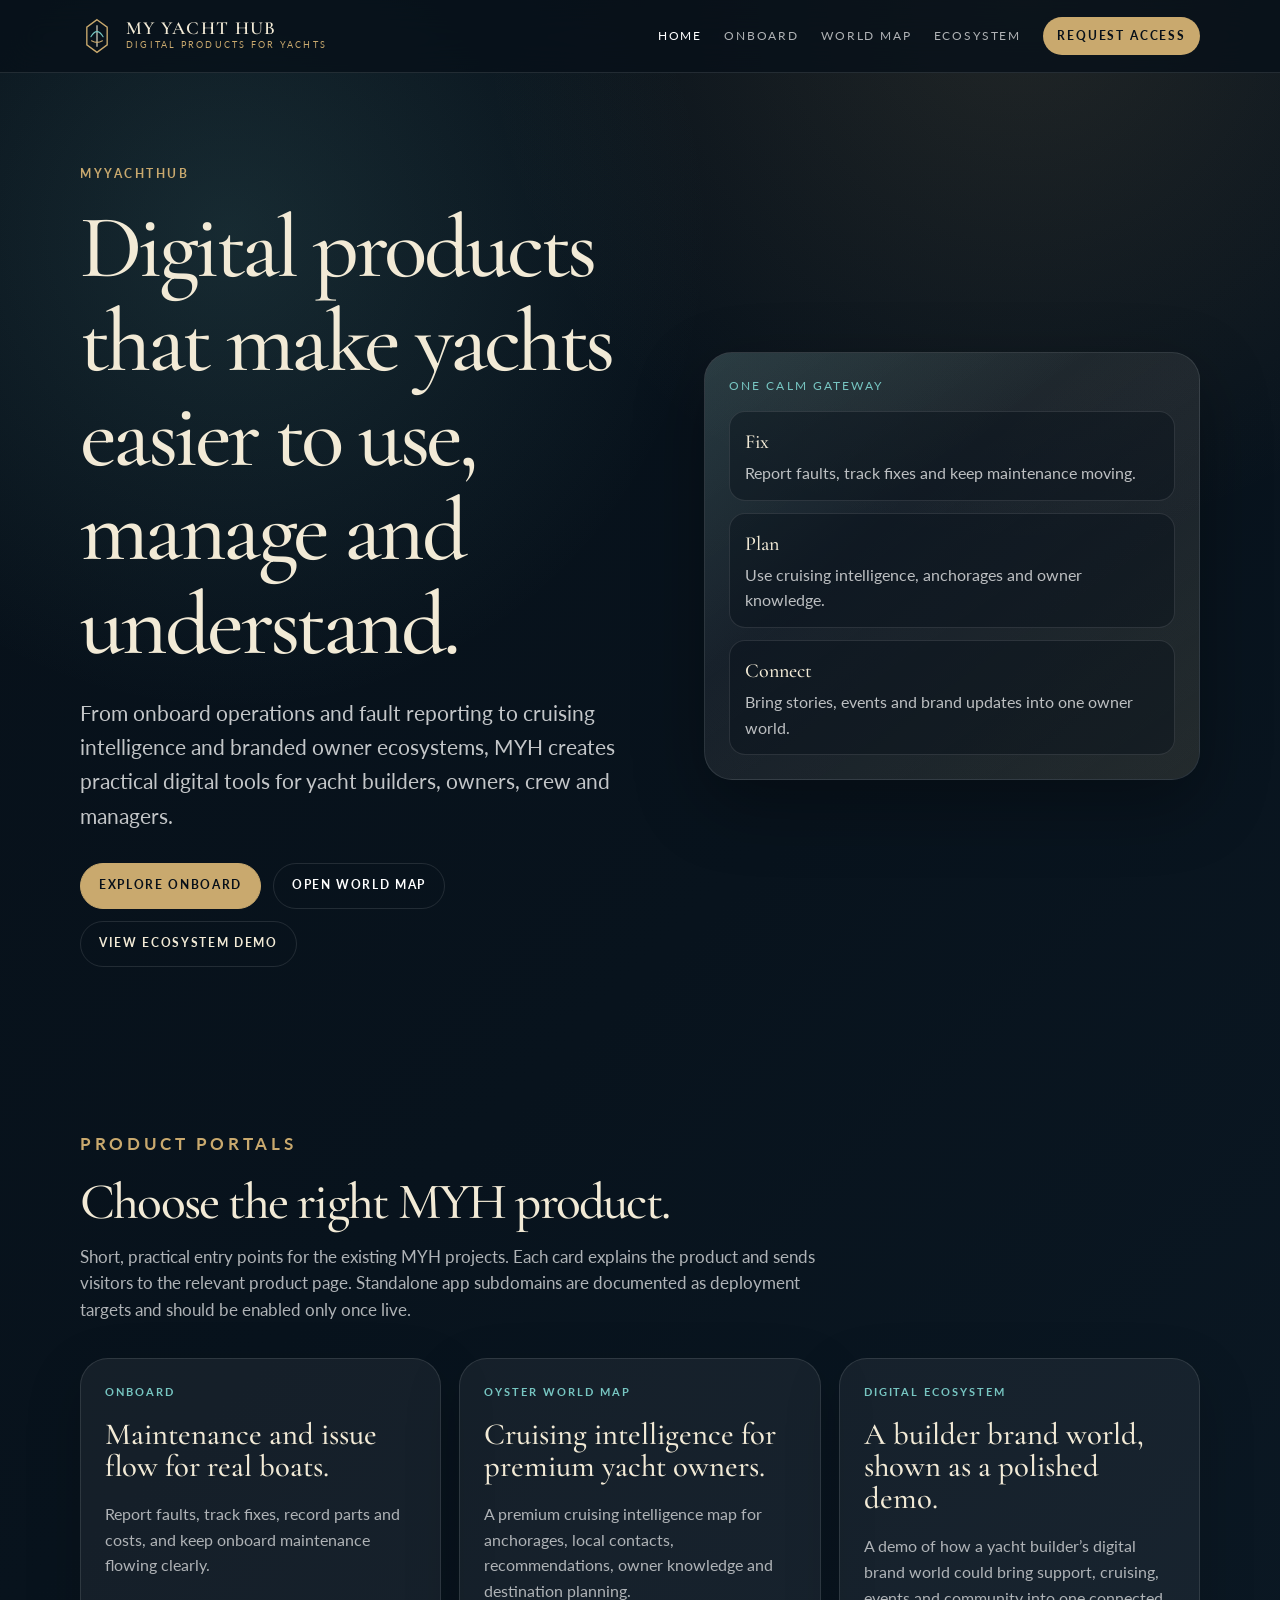
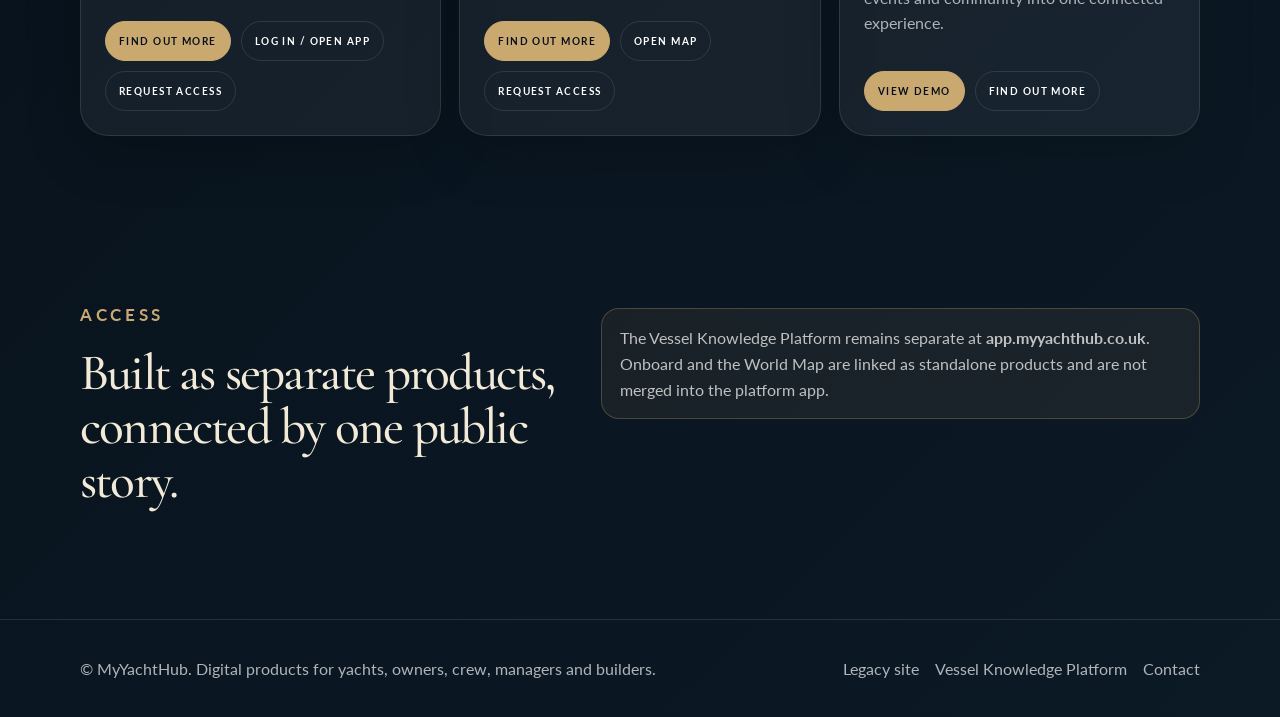
==== index.html @ 70d74034 "Preserve legacy homepage and add MYH gateway" ====
<!doctype html>
<html lang="en">
<head>
  <meta charset="utf-8" />
  <meta name="viewport" content="width=device-width, initial-scale=1.0" />
  <title>MyYachtHub — Digital Products for Yachts</title>
  <meta name="description" content="MyYachtHub builds digital products that make yachts easier to use, manage and understand." />
  <meta property="og:type" content="website" />
  <meta property="og:url" content="https://www.myyachthub.co.uk/" />
  <meta property="og:title" content="MyYachtHub — Digital Products for Yachts" />
  <meta property="og:description" content="A calm public gateway to Onboard, Oyster World Map and the MYH digital ecosystem demo." />
  <meta name="twitter:card" content="summary_large_image" />
  <link rel="preconnect" href="https://fonts.googleapis.com" />
  <link rel="preconnect" href="https://fonts.gstatic.com" crossorigin />
  <link href="https://fonts.googleapis.com/css2?family=Cormorant+Garamond:wght@400;500;600&family=Lato:wght@300;400;700&display=swap" rel="stylesheet" />
  <link rel="stylesheet" href="/assets/gateway.css" />
</head>
<body>
<a class="skip-link" href="#main">Skip to content</a>
<header class="site-header">
  <div class="container nav">
    <a class="brand" href="/" aria-label="MyYachtHub home">
      <svg class="brand-mark" viewBox="0 0 48 56" fill="none" aria-hidden="true" xmlns="http://www.w3.org/2000/svg"><path d="M24 4L39 15V41L24 52L9 41V15L24 4Z" stroke="#c9a96e" stroke-width="2"/><path d="M24 12V44" stroke="#f2ead6" stroke-width="1.6"/><path d="M15 29C18 24 21 21.5 24 21.5C27 21.5 30 24 33 29" stroke="#77c6c2" stroke-width="1.6" stroke-linecap="round"/><path d="M16 35C21 38 27 38 32 35" stroke="#c9a96e" stroke-width="1.6" stroke-linecap="round"/></svg>
      <span class="brand-text"><span class="brand-name">MY YACHT HUB</span><span class="brand-subtitle">Digital products for yachts</span></span>
    </a>
    <nav class="nav-links" aria-label="Primary navigation">
      <a href="/" aria-current="page">Home</a>
      <a href="/onboard/">Onboard</a>
      <a href="/world-map/">World Map</a>
      <a href="/ecosystem/">Ecosystem</a>
      <a class="nav-cta" href="mailto:hello@myyachthub.com?subject=MYH%20access%20request">Request Access</a>
    </nav>
  </div>
</header>
<main id="main">
<section class="hero">
  <div class="container hero-grid">
    <div>
      <p class="eyebrow">MyYachtHub</p>
      <h1>Digital products that make yachts easier to use, manage and understand.</h1>
      <p class="hero-copy">From onboard operations and fault reporting to cruising intelligence and branded owner ecosystems, MYH creates practical digital tools for yacht builders, owners, crew and managers.</p>
      <div class="actions">
        <a class="button primary" href="/onboard/">Explore Onboard</a>
        <a class="button" href="/world-map/">Open World Map</a>
        <a class="button ghost" href="/ecosystem/">View Ecosystem Demo</a>
      </div>
    </div>
    <aside class="gateway-panel" aria-label="MYH gateway overview">
      <div class="panel-inner">
        <span class="panel-kicker">One calm gateway</span>
        <ul class="panel-list">
          <li><strong>Fix</strong>Report faults, track fixes and keep maintenance moving.</li>
          <li><strong>Plan</strong>Use cruising intelligence, anchorages and owner knowledge.</li>
          <li><strong>Connect</strong>Bring stories, events and brand updates into one owner world.</li>
        </ul>
      </div>
    </aside>
  </div>
</section>
<section class="section" aria-labelledby="products-title">
  <div class="container">
    <div class="section-head">
      <p class="eyebrow">Product portals</p>
      <h2 id="products-title">Choose the right MYH product.</h2>
      <p>Short, practical entry points for the existing MYH projects. Each card explains the product and sends visitors to the relevant product page. Standalone app subdomains are documented as deployment targets and should be enabled only once live.</p>
    </div>
    <div class="card-grid">
      <article class="card">
        <span class="tag">Onboard</span>
        <h3>Maintenance and issue flow for real boats.</h3>
        <p>Report faults, track fixes, record parts and costs, and keep onboard maintenance flowing clearly.</p>
        <div class="card-actions">
          <a class="button primary" href="/onboard/">Find out more</a>
          <a class="button" href="/onboard/#app-access">Log in / Open app</a>
          <a class="button" href="mailto:hello@myyachthub.com?subject=Onboard%20access%20request">Request access</a>
        </div>
      </article>
      <article class="card">
        <span class="tag">Oyster World Map</span>
        <h3>Cruising intelligence for premium yacht owners.</h3>
        <p>A premium cruising intelligence map for anchorages, local contacts, recommendations, owner knowledge and destination planning.</p>
        <div class="card-actions">
          <a class="button primary" href="/world-map/">Find out more</a>
          <a class="button" href="/world-map/#map-access">Open map</a>
          <a class="button" href="mailto:hello@myyachthub.com?subject=World%20Map%20access%20request">Request access</a>
        </div>
      </article>
      <article class="card">
        <span class="tag">Digital Ecosystem</span>
        <h3>A builder brand world, shown as a polished demo.</h3>
        <p>A demo of how a yacht builder’s digital brand world could bring support, cruising, events and community into one connected experience.</p>
        <div class="card-actions">
          <a class="button primary" href="/ecosystem/">View demo</a>
          <a class="button" href="/ecosystem/#connect">Find out more</a>
        </div>
      </article>
    </div>
  </div>
</section>
<section class="section" id="request-access">
  <div class="container split">
    <div class="section-head">
      <p class="eyebrow">Access</p>
      <h2>Built as separate products, connected by one public story.</h2>
    </div>
    <div class="notice">The Vessel Knowledge Platform remains separate at <strong>app.myyachthub.co.uk</strong>. Onboard and the World Map are linked as standalone products and are not merged into the platform app.</div>
  </div>
</section>
</main>
<footer class="footer">
  <div class="container footer-grid">
    <p>© MyYachtHub. Digital products for yachts, owners, crew, managers and builders.</p>
    <div class="footer-links">
      <a href="/legacy/">Legacy site</a>
      <a href="https://app.myyachthub.co.uk">Vessel Knowledge Platform</a>
      <a href="mailto:hello@myyachthub.com">Contact</a>
    </div>
  </div>
</footer>
</body>
</html>
---- assets/gateway.css ----
*, *::before, *::after { box-sizing: border-box; }
:root {
  --navy: #071019;
  --navy-2: #0b1722;
  --navy-3: #102333;
  --cream: #f2ead6;
  --white: #ffffff;
  --muted: rgba(255,255,255,0.68);
  --soft: rgba(255,255,255,0.48);
  --line: rgba(255,255,255,0.11);
  --gold: #c9a96e;
  --gold-2: #e0c487;
  --teal: #77c6c2;
  --shadow: 0 24px 70px rgba(0,0,0,0.32);
  --radius-lg: 28px;
  --radius-md: 18px;
}
html { scroll-behavior: smooth; }
body {
  margin: 0;
  min-height: 100vh;
  background:
    radial-gradient(circle at 18% 10%, rgba(119,198,194,0.14), transparent 30rem),
    radial-gradient(circle at 80% 0%, rgba(201,169,110,0.13), transparent 34rem),
    linear-gradient(135deg, var(--navy) 0%, #08131d 45%, #0c1a26 100%);
  color: var(--white);
  font-family: Lato, Inter, ui-sans-serif, system-ui, -apple-system, BlinkMacSystemFont, "Segoe UI", sans-serif;
  line-height: 1.6;
}
a { color: inherit; }
.container { width: min(1120px, calc(100% - 40px)); margin: 0 auto; }
.skip-link { position: absolute; left: -999px; top: 12px; background: var(--gold); color: #08131d; padding: 10px 14px; z-index: 999; }
.skip-link:focus { left: 12px; }
.site-header {
  position: sticky;
  top: 0;
  z-index: 40;
  backdrop-filter: blur(18px);
  background: rgba(7,16,25,0.78);
  border-bottom: 1px solid var(--line);
}
.nav { min-height: 72px; display: flex; align-items: center; justify-content: space-between; gap: 24px; }
.brand { display: inline-flex; align-items: center; gap: 12px; text-decoration: none; }
.brand-mark { width: 34px; height: 38px; flex: 0 0 auto; }
.brand-text { display: grid; gap: 1px; }
.brand-name { font-family: "Cormorant Garamond", Georgia, serif; color: var(--cream); font-size: 1.16rem; letter-spacing: 0.07em; font-weight: 600; line-height: 1; }
.brand-subtitle { color: var(--gold); font-size: 0.58rem; letter-spacing: 0.24em; text-transform: uppercase; }
.nav-links { display: flex; align-items: center; gap: 22px; }
.nav-links a { color: var(--muted); text-decoration: none; font-size: 0.72rem; letter-spacing: 0.16em; text-transform: uppercase; transition: color 160ms ease; }
.nav-links a:hover, .nav-links a[aria-current="page"] { color: var(--white); }
.nav-links .nav-cta { color: #071019; background: var(--gold); padding: 10px 14px; border-radius: 999px; font-weight: 700; }
.nav-links .nav-cta:hover { color: #071019; background: var(--gold-2); }
.hero { padding: 92px 0 74px; }
.hero-grid { display: grid; grid-template-columns: minmax(0, 1.08fr) minmax(320px, 0.92fr); gap: 42px; align-items: center; }
.eyebrow { color: var(--gold); text-transform: uppercase; letter-spacing: 0.22em; font-size: 0.72rem; font-weight: 700; margin: 0 0 18px; }
h1, h2, h3 { font-family: "Cormorant Garamond", Georgia, serif; color: var(--cream); line-height: 1.05; margin: 0; font-weight: 500; }
h1 { font-size: clamp(3rem, 7vw, 6.4rem); letter-spacing: -0.04em; max-width: 920px; }
h2 { font-size: clamp(2.1rem, 4vw, 4.2rem); letter-spacing: -0.035em; }
h3 { font-size: clamp(1.45rem, 2.4vw, 2.25rem); }
p { color: var(--muted); margin: 0; }
.hero-copy { max-width: 680px; color: rgba(255,255,255,0.76); font-size: clamp(1.05rem, 1.7vw, 1.34rem); margin: 24px 0 0; }
.hero-support { color: var(--soft); max-width: 760px; margin-top: 16px; font-size: 1rem; }
.actions { display: flex; flex-wrap: wrap; gap: 12px; margin-top: 30px; }
.button { display: inline-flex; align-items: center; justify-content: center; gap: 8px; min-height: 46px; padding: 0 18px; border-radius: 999px; border: 1px solid var(--line); text-decoration: none; color: var(--white); font-size: 0.74rem; letter-spacing: 0.14em; text-transform: uppercase; font-weight: 700; transition: transform 160ms ease, border-color 160ms ease, background 160ms ease; }
.button:hover { transform: translateY(-1px); border-color: rgba(255,255,255,0.25); background: rgba(255,255,255,0.05); }
.button.primary { background: var(--gold); border-color: var(--gold); color: #071019; }
.button.primary:hover { background: var(--gold-2); }
.button.ghost { color: var(--cream); }
.gateway-panel { position: relative; border: 1px solid var(--line); border-radius: var(--radius-lg); padding: 24px; background: linear-gradient(145deg, rgba(255,255,255,0.085), rgba(255,255,255,0.035)); box-shadow: var(--shadow); overflow: hidden; }
.gateway-panel::before { content: ""; position: absolute; inset: 0; background: linear-gradient(140deg, rgba(119,198,194,0.13), transparent 38%, rgba(201,169,110,0.10)); pointer-events: none; }
.panel-inner { position: relative; display: grid; gap: 16px; }
.panel-kicker { color: var(--teal); font-size: 0.72rem; letter-spacing: 0.18em; text-transform: uppercase; }
.panel-list { list-style: none; display: grid; gap: 12px; padding: 0; margin: 0; }
.panel-list li { border: 1px solid var(--line); border-radius: 16px; padding: 14px 15px; background: rgba(7,16,25,0.45); color: rgba(255,255,255,0.72); }
.panel-list strong { display: block; color: var(--cream); font-family: "Cormorant Garamond", Georgia, serif; font-size: 1.25rem; font-weight: 500; margin-bottom: 2px; }
.section { padding: 76px 0; }
.section-head { max-width: 760px; margin-bottom: 34px; }
.section-head p { margin-top: 14px; font-size: 1.05rem; }
.card-grid { display: grid; grid-template-columns: repeat(3, minmax(0, 1fr)); gap: 18px; }
.card { min-height: 100%; border: 1px solid var(--line); border-radius: var(--radius-lg); padding: 24px; background: rgba(255,255,255,0.055); box-shadow: 0 18px 55px rgba(0,0,0,0.18); display: flex; flex-direction: column; gap: 18px; }
.card .tag { color: var(--teal); text-transform: uppercase; letter-spacing: 0.18em; font-size: 0.68rem; font-weight: 700; }
.card p { color: rgba(255,255,255,0.66); }
.card-actions { display: flex; flex-wrap: wrap; gap: 10px; margin-top: auto; }
.card-actions .button { min-height: 40px; padding: 0 13px; font-size: 0.64rem; }
.product-hero { padding: 84px 0 54px; }
.product-hero .container { max-width: 960px; }
.product-summary { margin-top: 22px; font-size: 1.2rem; max-width: 800px; }
.info-strip { display: grid; grid-template-columns: repeat(3, 1fr); gap: 14px; margin-top: 34px; }
.info-item { border: 1px solid var(--line); border-radius: var(--radius-md); background: rgba(255,255,255,0.05); padding: 18px; }
.info-item strong { color: var(--cream); display: block; margin-bottom: 6px; }
.split { display: grid; grid-template-columns: 0.9fr 1.1fr; gap: 30px; align-items: start; }
.feature-list { display: grid; gap: 12px; }
.feature { border-left: 2px solid var(--gold); padding: 7px 0 7px 16px; }
.feature strong { color: var(--cream); }
.ecosystem-grid { display: grid; grid-template-columns: repeat(3, 1fr); gap: 18px; }
.ecosystem-card { border: 1px solid var(--line); border-radius: var(--radius-lg); padding: 26px; background: linear-gradient(180deg, rgba(255,255,255,0.07), rgba(255,255,255,0.035)); min-height: 310px; display: flex; flex-direction: column; gap: 16px; }
.ecosystem-card .number { color: var(--gold); font-size: 0.72rem; letter-spacing: 0.2em; text-transform: uppercase; }
.coming-soon { display: inline-flex; align-self: flex-start; margin-top: auto; border: 1px solid rgba(119,198,194,0.35); color: var(--teal); border-radius: 999px; padding: 8px 11px; font-size: 0.68rem; letter-spacing: 0.12em; text-transform: uppercase; }
.footer { border-top: 1px solid var(--line); padding: 36px 0; color: var(--soft); }
.footer-grid { display: flex; flex-wrap: wrap; align-items: center; justify-content: space-between; gap: 16px; }
.footer-links { display: flex; flex-wrap: wrap; gap: 16px; }
.footer-links a { color: var(--muted); text-decoration: none; }
.footer-links a:hover { color: var(--white); }
.notice { border: 1px solid rgba(201,169,110,0.28); border-radius: var(--radius-md); background: rgba(201,169,110,0.08); padding: 16px 18px; color: rgba(255,255,255,0.72); margin-top: 20px; }
@media (max-width: 900px) {
  .nav { align-items: flex-start; padding: 16px 0; flex-direction: column; }
  .nav-links { width: 100%; overflow-x: auto; padding-bottom: 4px; gap: 16px; }
  .hero-grid, .split { grid-template-columns: 1fr; }
  .card-grid, .ecosystem-grid, .info-strip { grid-template-columns: 1fr; }
  .hero { padding-top: 58px; }
}
@media (max-width: 560px) {
  .container { width: min(100% - 28px, 1120px); }
  .nav-links a { font-size: 0.66rem; }
  .brand-name { font-size: 1rem; }
  h1 { font-size: clamp(2.55rem, 14vw, 4rem); }
  .section, .product-hero { padding: 54px 0; }
  .card, .gateway-panel, .ecosystem-card { border-radius: 20px; padding: 20px; }
}

.domain-note {
  margin-top: 1rem;
  color: var(--muted);
  font-size: 0.95rem;
  line-height: 1.6;
}

.domain-note strong {
  color: var(--cream);
  font-weight: 700;
}
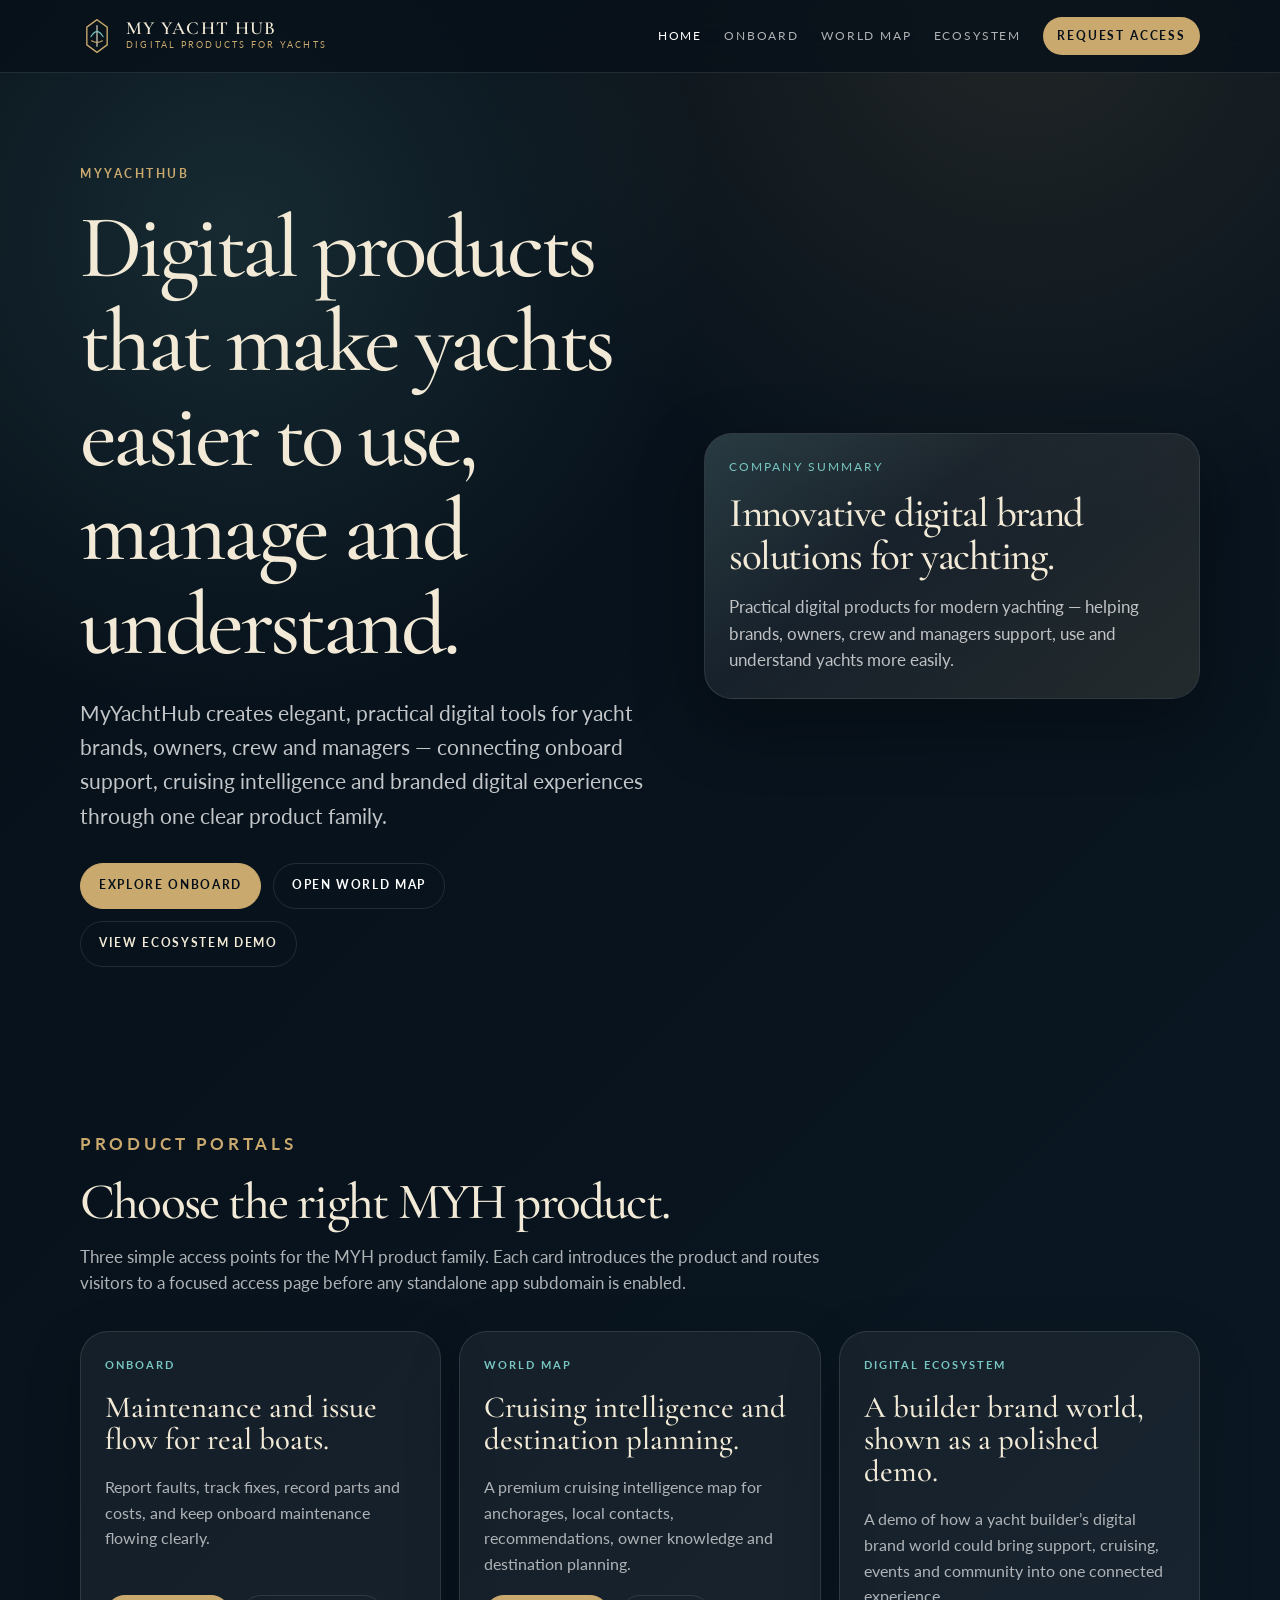
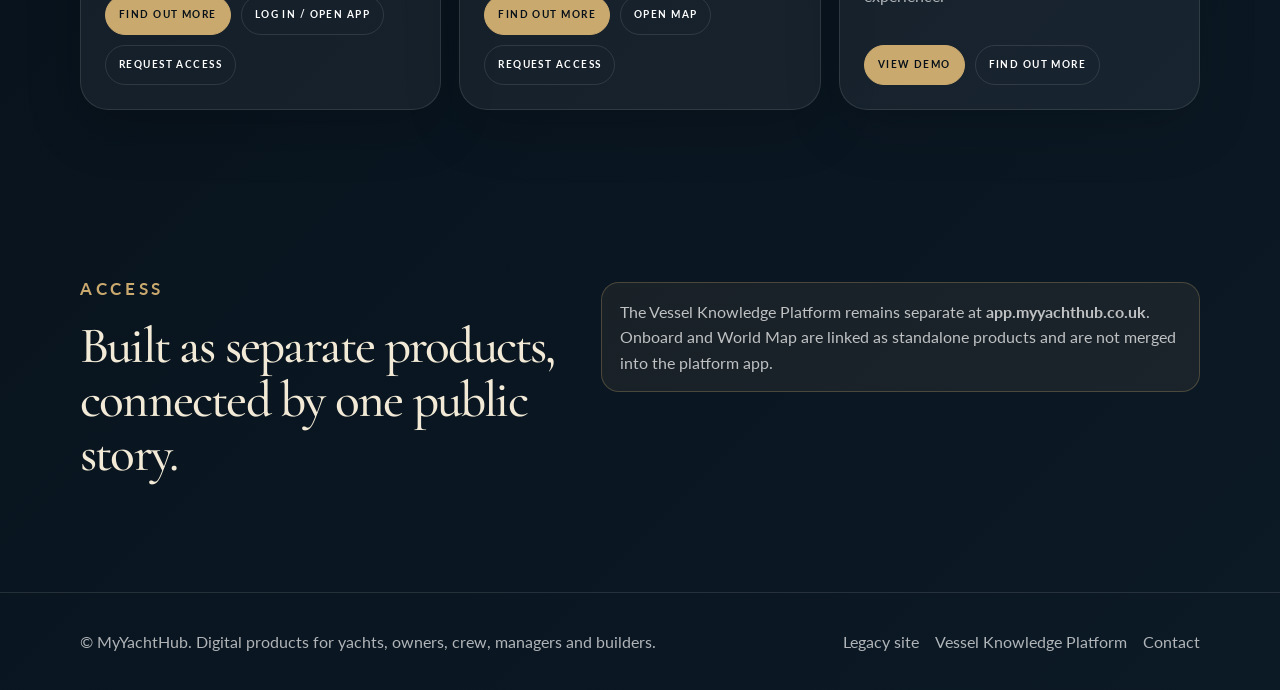
==== commit f7c50cca: "Refine gateway copy and remove public brand references" ====
--- a/index.html
+++ b/index.html
@@ -4,11 +4,11 @@
   <meta charset="utf-8" />
   <meta name="viewport" content="width=device-width, initial-scale=1.0" />
   <title>MyYachtHub — Digital Products for Yachts</title>
-  <meta name="description" content="MyYachtHub builds digital products that make yachts easier to use, manage and understand." />
+  <meta name="description" content="MyYachtHub creates elegant, practical digital tools for yacht brands, owners, crew and managers." />
   <meta property="og:type" content="website" />
   <meta property="og:url" content="https://www.myyachthub.co.uk/" />
   <meta property="og:title" content="MyYachtHub — Digital Products for Yachts" />
-  <meta property="og:description" content="A calm public gateway to Onboard, Oyster World Map and the MYH digital ecosystem demo." />
+  <meta property="og:description" content="A calm public gateway to Onboard, World Map and the MYH digital ecosystem demo." />
   <meta name="twitter:card" content="summary_large_image" />
   <link rel="preconnect" href="https://fonts.googleapis.com" />
   <link rel="preconnect" href="https://fonts.gstatic.com" crossorigin />
@@ -38,21 +38,18 @@
     <div>
       <p class="eyebrow">MyYachtHub</p>
       <h1>Digital products that make yachts easier to use, manage and understand.</h1>
-      <p class="hero-copy">From onboard operations and fault reporting to cruising intelligence and branded owner ecosystems, MYH creates practical digital tools for yacht builders, owners, crew and managers.</p>
+      <p class="hero-copy">MyYachtHub creates elegant, practical digital tools for yacht brands, owners, crew and managers — connecting onboard support, cruising intelligence and branded digital experiences through one clear product family.</p>
       <div class="actions">
         <a class="button primary" href="/onboard/">Explore Onboard</a>
         <a class="button" href="/world-map/">Open World Map</a>
         <a class="button ghost" href="/ecosystem/">View Ecosystem Demo</a>
       </div>
     </div>
-    <aside class="gateway-panel" aria-label="MYH gateway overview">
+    <aside class="gateway-panel" aria-label="MYH company summary">
       <div class="panel-inner">
-        <span class="panel-kicker">One calm gateway</span>
-        <ul class="panel-list">
-          <li><strong>Fix</strong>Report faults, track fixes and keep maintenance moving.</li>
-          <li><strong>Plan</strong>Use cruising intelligence, anchorages and owner knowledge.</li>
-          <li><strong>Connect</strong>Bring stories, events and brand updates into one owner world.</li>
-        </ul>
+        <span class="panel-kicker">Company summary</span>
+        <h2 class="panel-title">Innovative digital brand solutions for yachting.</h2>
+        <p class="panel-copy">Practical digital products for modern yachting — helping brands, owners, crew and managers support, use and understand yachts more easily.</p>
       </div>
     </aside>
   </div>
@@ -62,7 +59,7 @@
     <div class="section-head">
       <p class="eyebrow">Product portals</p>
       <h2 id="products-title">Choose the right MYH product.</h2>
-      <p>Short, practical entry points for the existing MYH projects. Each card explains the product and sends visitors to the relevant product page. Standalone app subdomains are documented as deployment targets and should be enabled only once live.</p>
+      <p>Three simple access points for the MYH product family. Each card introduces the product and routes visitors to a focused access page before any standalone app subdomain is enabled.</p>
     </div>
     <div class="card-grid">
       <article class="card">
@@ -76,8 +73,8 @@
         </div>
       </article>
       <article class="card">
-        <span class="tag">Oyster World Map</span>
-        <h3>Cruising intelligence for premium yacht owners.</h3>
+        <span class="tag">World Map</span>
+        <h3>Cruising intelligence and destination planning.</h3>
         <p>A premium cruising intelligence map for anchorages, local contacts, recommendations, owner knowledge and destination planning.</p>
         <div class="card-actions">
           <a class="button primary" href="/world-map/">Find out more</a>
@@ -103,7 +100,7 @@
       <p class="eyebrow">Access</p>
       <h2>Built as separate products, connected by one public story.</h2>
     </div>
-    <div class="notice">The Vessel Knowledge Platform remains separate at <strong>app.myyachthub.co.uk</strong>. Onboard and the World Map are linked as standalone products and are not merged into the platform app.</div>
+    <div class="notice">The Vessel Knowledge Platform remains separate at <strong>app.myyachthub.co.uk</strong>. Onboard and World Map are linked as standalone products and are not merged into the platform app.</div>
   </div>
 </section>
 </main>
--- a/assets/gateway.css
+++ b/assets/gateway.css
@@ -129,3 +129,14 @@
   color: var(--cream);
   font-weight: 700;
 }
+
+.panel-title {
+  font-size: clamp(2rem, 3.2vw, 3.5rem);
+  letter-spacing: -0.035em;
+}
+
+.panel-copy {
+  color: rgba(255,255,255,0.72);
+  font-size: 1.04rem;
+  max-width: 34rem;
+}
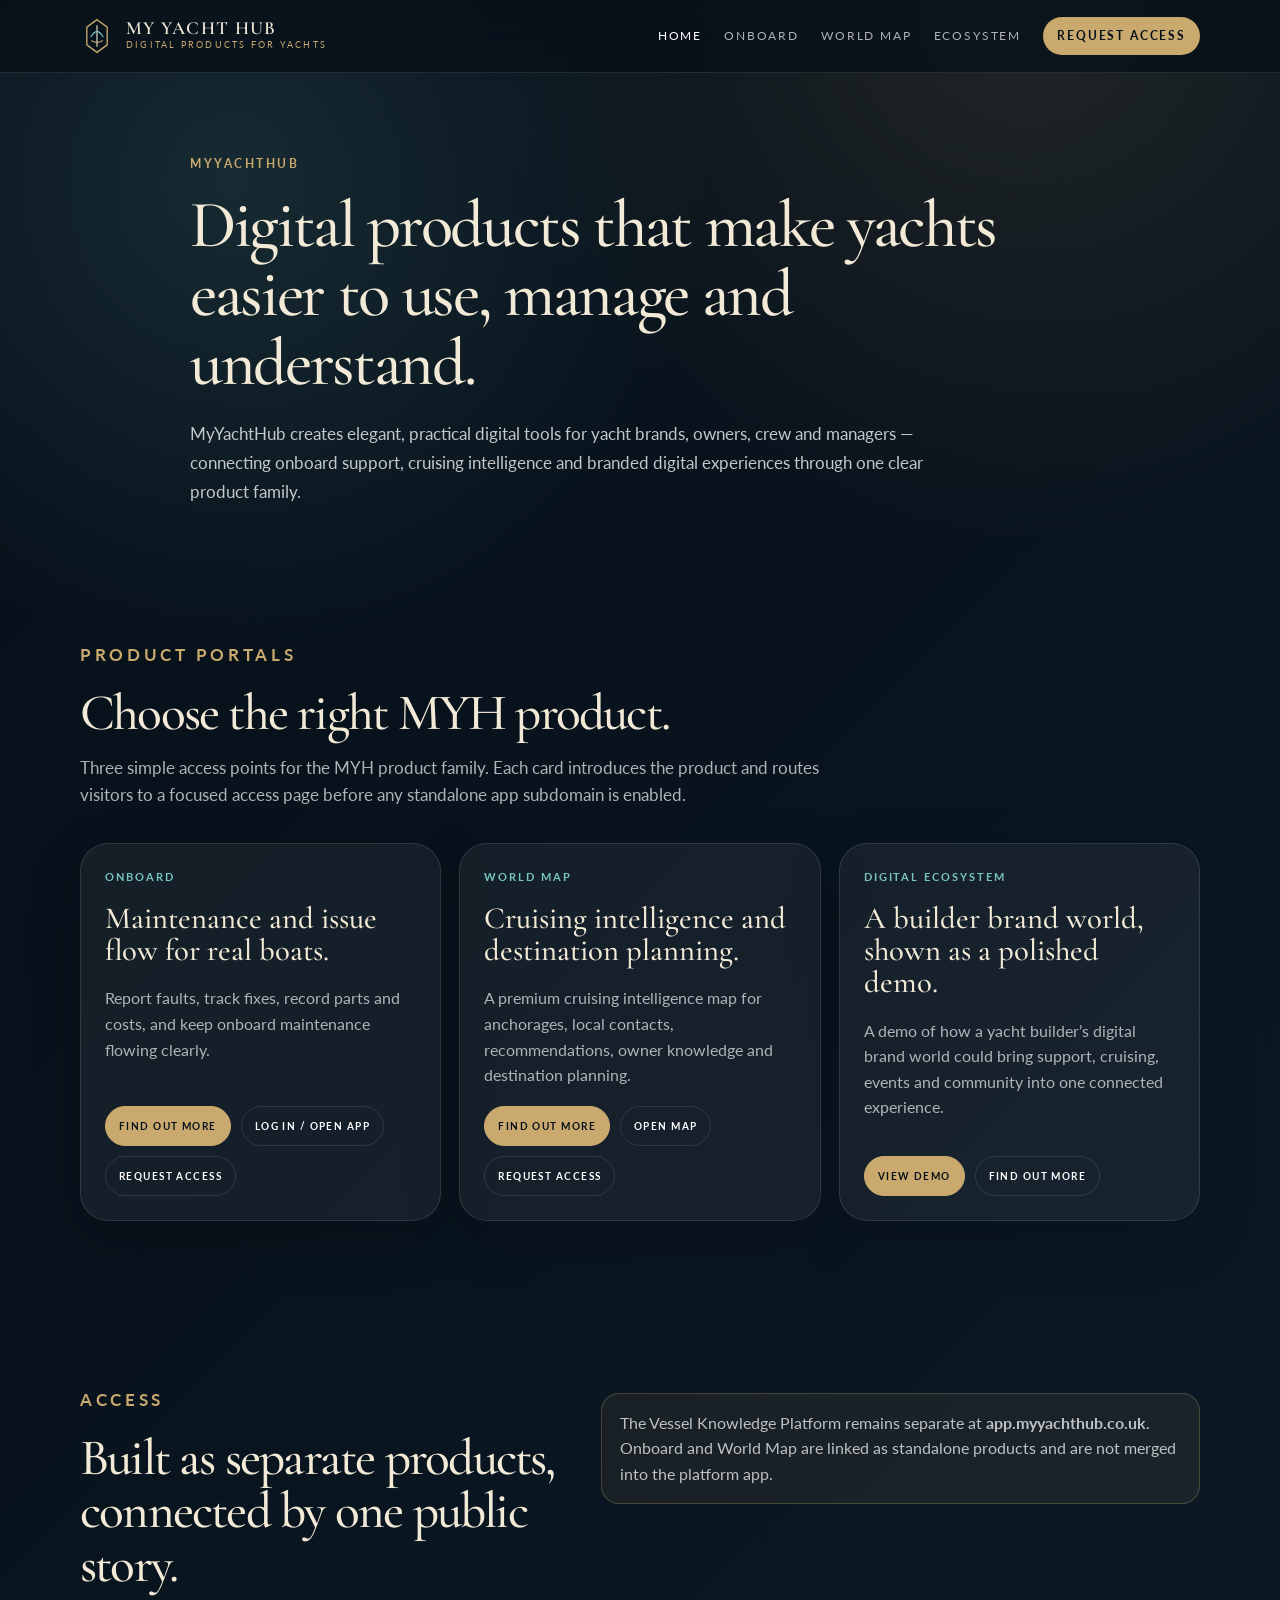
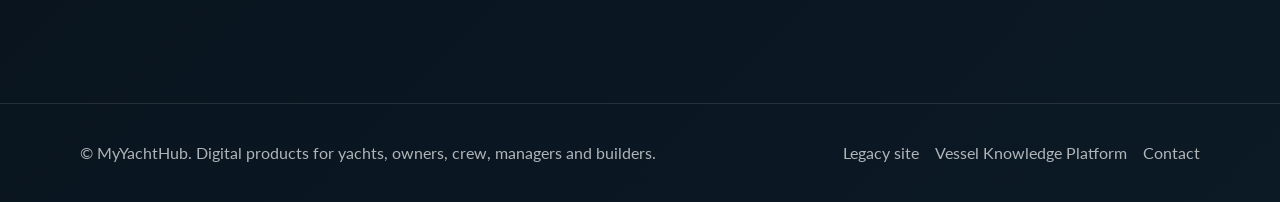
==== commit 42d26ba4: "Refine gateway hero and mobile navigation" ====
--- a/index.html
+++ b/index.html
@@ -35,23 +35,9 @@
 <main id="main">
 <section class="hero">
   <div class="container hero-grid">
-    <div>
-      <p class="eyebrow">MyYachtHub</p>
-      <h1>Digital products that make yachts easier to use, manage and understand.</h1>
-      <p class="hero-copy">MyYachtHub creates elegant, practical digital tools for yacht brands, owners, crew and managers — connecting onboard support, cruising intelligence and branded digital experiences through one clear product family.</p>
-      <div class="actions">
-        <a class="button primary" href="/onboard/">Explore Onboard</a>
-        <a class="button" href="/world-map/">Open World Map</a>
-        <a class="button ghost" href="/ecosystem/">View Ecosystem Demo</a>
-      </div>
-    </div>
-    <aside class="gateway-panel" aria-label="MYH company summary">
-      <div class="panel-inner">
-        <span class="panel-kicker">Company summary</span>
-        <h2 class="panel-title">Innovative digital brand solutions for yachting.</h2>
-        <p class="panel-copy">Practical digital products for modern yachting — helping brands, owners, crew and managers support, use and understand yachts more easily.</p>
-      </div>
-    </aside>
+    <p class="eyebrow">MyYachtHub</p>
+    <h1>Digital products that make yachts easier to use, manage and understand.</h1>
+    <p class="hero-copy">MyYachtHub creates elegant, practical digital tools for yacht brands, owners, crew and managers — connecting onboard support, cruising intelligence and branded digital experiences through one clear product family.</p>
   </div>
 </section>
 <section class="section" aria-labelledby="products-title">
--- a/assets/gateway.css
+++ b/assets/gateway.css
@@ -15,7 +15,7 @@
   --radius-lg: 28px;
   --radius-md: 18px;
 }
-html { scroll-behavior: smooth; }
+html { scroll-behavior: smooth; overflow-x: hidden; }
 body {
   margin: 0;
   min-height: 100vh;
@@ -50,15 +50,15 @@
 .nav-links a:hover, .nav-links a[aria-current="page"] { color: var(--white); }
 .nav-links .nav-cta { color: #071019; background: var(--gold); padding: 10px 14px; border-radius: 999px; font-weight: 700; }
 .nav-links .nav-cta:hover { color: #071019; background: var(--gold-2); }
-.hero { padding: 92px 0 74px; }
-.hero-grid { display: grid; grid-template-columns: minmax(0, 1.08fr) minmax(320px, 0.92fr); gap: 42px; align-items: center; }
+.hero { padding: 82px 0 46px; }
+.hero-grid { display: block; max-width: 900px; }
 .eyebrow { color: var(--gold); text-transform: uppercase; letter-spacing: 0.22em; font-size: 0.72rem; font-weight: 700; margin: 0 0 18px; }
 h1, h2, h3 { font-family: "Cormorant Garamond", Georgia, serif; color: var(--cream); line-height: 1.05; margin: 0; font-weight: 500; }
-h1 { font-size: clamp(3rem, 7vw, 6.4rem); letter-spacing: -0.04em; max-width: 920px; }
+h1 { font-size: clamp(3rem, 5.2vw, 5rem); line-height: 1.03; letter-spacing: -0.035em; max-width: 860px; }
 h2 { font-size: clamp(2.1rem, 4vw, 4.2rem); letter-spacing: -0.035em; }
 h3 { font-size: clamp(1.45rem, 2.4vw, 2.25rem); }
 p { color: var(--muted); margin: 0; }
-.hero-copy { max-width: 680px; color: rgba(255,255,255,0.76); font-size: clamp(1.05rem, 1.7vw, 1.34rem); margin: 24px 0 0; }
+.hero-copy { max-width: 780px; color: rgba(255,255,255,0.76); font-size: clamp(1.03rem, 1.35vw, 1.18rem); line-height: 1.68; margin: 22px 0 0; }
 .hero-support { color: var(--soft); max-width: 760px; margin-top: 16px; font-size: 1rem; }
 .actions { display: flex; flex-wrap: wrap; gap: 12px; margin-top: 30px; }
 .button { display: inline-flex; align-items: center; justify-content: center; gap: 8px; min-height: 46px; padding: 0 18px; border-radius: 999px; border: 1px solid var(--line); text-decoration: none; color: var(--white); font-size: 0.74rem; letter-spacing: 0.14em; text-transform: uppercase; font-weight: 700; transition: transform 160ms ease, border-color 160ms ease, background 160ms ease; }
@@ -66,13 +66,6 @@
 .button.primary { background: var(--gold); border-color: var(--gold); color: #071019; }
 .button.primary:hover { background: var(--gold-2); }
 .button.ghost { color: var(--cream); }
-.gateway-panel { position: relative; border: 1px solid var(--line); border-radius: var(--radius-lg); padding: 24px; background: linear-gradient(145deg, rgba(255,255,255,0.085), rgba(255,255,255,0.035)); box-shadow: var(--shadow); overflow: hidden; }
-.gateway-panel::before { content: ""; position: absolute; inset: 0; background: linear-gradient(140deg, rgba(119,198,194,0.13), transparent 38%, rgba(201,169,110,0.10)); pointer-events: none; }
-.panel-inner { position: relative; display: grid; gap: 16px; }
-.panel-kicker { color: var(--teal); font-size: 0.72rem; letter-spacing: 0.18em; text-transform: uppercase; }
-.panel-list { list-style: none; display: grid; gap: 12px; padding: 0; margin: 0; }
-.panel-list li { border: 1px solid var(--line); border-radius: 16px; padding: 14px 15px; background: rgba(7,16,25,0.45); color: rgba(255,255,255,0.72); }
-.panel-list strong { display: block; color: var(--cream); font-family: "Cormorant Garamond", Georgia, serif; font-size: 1.25rem; font-weight: 500; margin-bottom: 2px; }
 .section { padding: 76px 0; }
 .section-head { max-width: 760px; margin-bottom: 34px; }
 .section-head p { margin-top: 14px; font-size: 1.05rem; }
@@ -104,18 +97,22 @@
 .notice { border: 1px solid rgba(201,169,110,0.28); border-radius: var(--radius-md); background: rgba(201,169,110,0.08); padding: 16px 18px; color: rgba(255,255,255,0.72); margin-top: 20px; }
 @media (max-width: 900px) {
   .nav { align-items: flex-start; padding: 16px 0; flex-direction: column; }
-  .nav-links { width: 100%; overflow-x: auto; padding-bottom: 4px; gap: 16px; }
-  .hero-grid, .split { grid-template-columns: 1fr; }
+  .nav-links { width: 100%; flex-wrap: wrap; overflow-x: visible; padding-bottom: 0; gap: 12px 16px; }
+  .split { grid-template-columns: 1fr; }
   .card-grid, .ecosystem-grid, .info-strip { grid-template-columns: 1fr; }
-  .hero { padding-top: 58px; }
+  .hero { padding: 58px 0 34px; }
+  .hero-grid { max-width: 760px; }
 }
 @media (max-width: 560px) {
   .container { width: min(100% - 28px, 1120px); }
+  .nav-links { gap: 10px 14px; }
   .nav-links a { font-size: 0.66rem; }
+  .nav-links .nav-cta { padding: 9px 12px; }
   .brand-name { font-size: 1rem; }
-  h1 { font-size: clamp(2.55rem, 14vw, 4rem); }
+  h1 { font-size: clamp(2.25rem, 10.5vw, 3.3rem); line-height: 1.06; letter-spacing: -0.03em; }
+  .hero-copy { font-size: 1rem; line-height: 1.62; margin-top: 18px; }
   .section, .product-hero { padding: 54px 0; }
-  .card, .gateway-panel, .ecosystem-card { border-radius: 20px; padding: 20px; }
+  .card, .ecosystem-card { border-radius: 20px; padding: 20px; }
 }
 
 .domain-note {
@@ -130,13 +127,3 @@
   font-weight: 700;
 }
 
-.panel-title {
-  font-size: clamp(2rem, 3.2vw, 3.5rem);
-  letter-spacing: -0.035em;
-}
-
-.panel-copy {
-  color: rgba(255,255,255,0.72);
-  font-size: 1.04rem;
-  max-width: 34rem;
-}
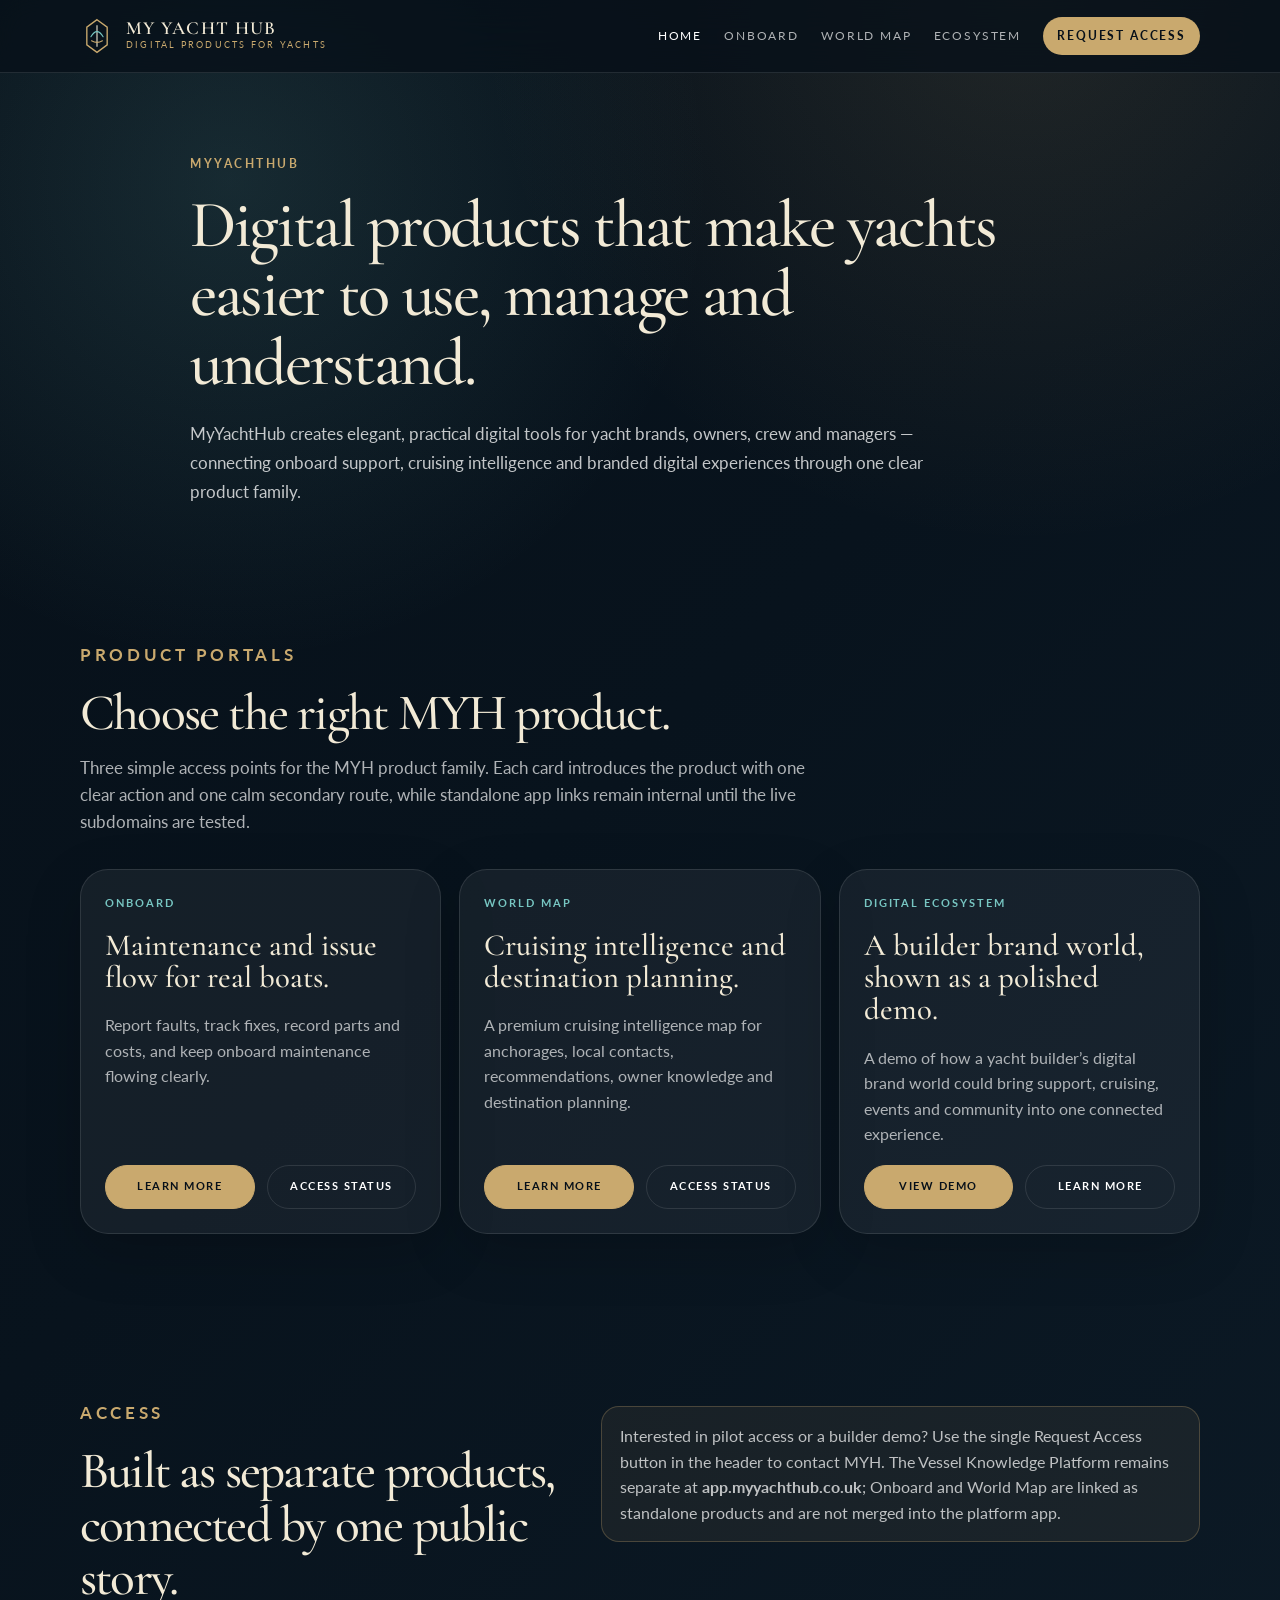
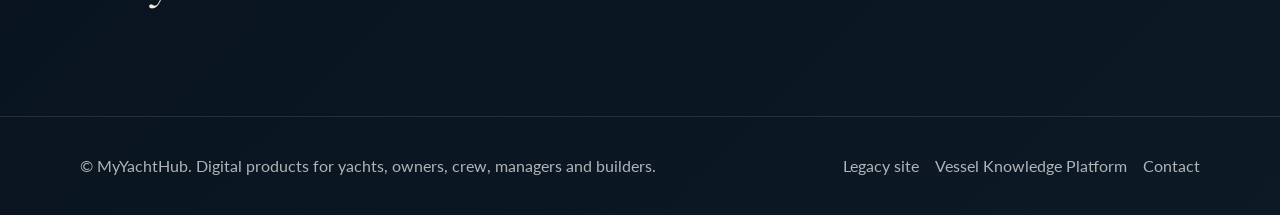
==== commit e4a6a346: "Refine gateway product CTAs" ====
--- a/index.html
+++ b/index.html
@@ -45,7 +45,7 @@
     <div class="section-head">
       <p class="eyebrow">Product portals</p>
       <h2 id="products-title">Choose the right MYH product.</h2>
-      <p>Three simple access points for the MYH product family. Each card introduces the product and routes visitors to a focused access page before any standalone app subdomain is enabled.</p>
+      <p>Three simple access points for the MYH product family. Each card introduces the product with one clear action and one calm secondary route, while standalone app links remain internal until the live subdomains are tested.</p>
     </div>
     <div class="card-grid">
       <article class="card">
@@ -53,9 +53,8 @@
         <h3>Maintenance and issue flow for real boats.</h3>
         <p>Report faults, track fixes, record parts and costs, and keep onboard maintenance flowing clearly.</p>
         <div class="card-actions">
-          <a class="button primary" href="/onboard/">Find out more</a>
-          <a class="button" href="/onboard/#app-access">Log in / Open app</a>
-          <a class="button" href="mailto:hello@myyachthub.com?subject=Onboard%20access%20request">Request access</a>
+          <a class="button primary" href="/onboard/">Learn more</a>
+          <a class="button" href="/onboard/#app-access">Access status</a>
         </div>
       </article>
       <article class="card">
@@ -63,9 +62,8 @@
         <h3>Cruising intelligence and destination planning.</h3>
         <p>A premium cruising intelligence map for anchorages, local contacts, recommendations, owner knowledge and destination planning.</p>
         <div class="card-actions">
-          <a class="button primary" href="/world-map/">Find out more</a>
-          <a class="button" href="/world-map/#map-access">Open map</a>
-          <a class="button" href="mailto:hello@myyachthub.com?subject=World%20Map%20access%20request">Request access</a>
+          <a class="button primary" href="/world-map/">Learn more</a>
+          <a class="button" href="/world-map/#map-access">Access status</a>
         </div>
       </article>
       <article class="card">
@@ -74,7 +72,7 @@
         <p>A demo of how a yacht builder’s digital brand world could bring support, cruising, events and community into one connected experience.</p>
         <div class="card-actions">
           <a class="button primary" href="/ecosystem/">View demo</a>
-          <a class="button" href="/ecosystem/#connect">Find out more</a>
+          <a class="button" href="/ecosystem/#connect">Learn more</a>
         </div>
       </article>
     </div>
@@ -86,7 +84,7 @@
       <p class="eyebrow">Access</p>
       <h2>Built as separate products, connected by one public story.</h2>
     </div>
-    <div class="notice">The Vessel Knowledge Platform remains separate at <strong>app.myyachthub.co.uk</strong>. Onboard and World Map are linked as standalone products and are not merged into the platform app.</div>
+    <div class="notice">Interested in pilot access or a builder demo? Use the single Request Access button in the header to contact MYH. The Vessel Knowledge Platform remains separate at <strong>app.myyachthub.co.uk</strong>; Onboard and World Map are linked as standalone products and are not merged into the platform app.</div>
   </div>
 </section>
 </main>
--- a/assets/gateway.css
+++ b/assets/gateway.css
@@ -66,6 +66,7 @@
 .button.primary { background: var(--gold); border-color: var(--gold); color: #071019; }
 .button.primary:hover { background: var(--gold-2); }
 .button.ghost { color: var(--cream); }
+.button.disabled { color: rgba(255,255,255,0.48); border-color: rgba(255,255,255,0.14); background: rgba(255,255,255,0.035); cursor: default; pointer-events: none; }
 .section { padding: 76px 0; }
 .section-head { max-width: 760px; margin-bottom: 34px; }
 .section-head p { margin-top: 14px; font-size: 1.05rem; }
@@ -73,8 +74,8 @@
 .card { min-height: 100%; border: 1px solid var(--line); border-radius: var(--radius-lg); padding: 24px; background: rgba(255,255,255,0.055); box-shadow: 0 18px 55px rgba(0,0,0,0.18); display: flex; flex-direction: column; gap: 18px; }
 .card .tag { color: var(--teal); text-transform: uppercase; letter-spacing: 0.18em; font-size: 0.68rem; font-weight: 700; }
 .card p { color: rgba(255,255,255,0.66); }
-.card-actions { display: flex; flex-wrap: wrap; gap: 10px; margin-top: auto; }
-.card-actions .button { min-height: 40px; padding: 0 13px; font-size: 0.64rem; }
+.card-actions { display: grid; grid-template-columns: repeat(2, minmax(0, 1fr)); gap: 12px; margin-top: auto; align-items: stretch; }
+.card-actions .button { min-height: 44px; width: 100%; padding: 0 14px; font-size: 0.66rem; text-align: center; white-space: nowrap; }
 .product-hero { padding: 84px 0 54px; }
 .product-hero .container { max-width: 960px; }
 .product-summary { margin-top: 22px; font-size: 1.2rem; max-width: 800px; }
@@ -100,6 +101,7 @@
   .nav-links { width: 100%; flex-wrap: wrap; overflow-x: visible; padding-bottom: 0; gap: 12px 16px; }
   .split { grid-template-columns: 1fr; }
   .card-grid, .ecosystem-grid, .info-strip { grid-template-columns: 1fr; }
+  .card-actions { max-width: 520px; }
   .hero { padding: 58px 0 34px; }
   .hero-grid { max-width: 760px; }
 }
@@ -113,6 +115,10 @@
   .hero-copy { font-size: 1rem; line-height: 1.62; margin-top: 18px; }
   .section, .product-hero { padding: 54px 0; }
   .card, .ecosystem-card { border-radius: 20px; padding: 20px; }
+  .actions { flex-direction: column; align-items: stretch; }
+  .actions .button { width: 100%; }
+  .card-actions { grid-template-columns: 1fr; max-width: none; }
+  .card-actions .button { min-height: 46px; }
 }
 
 .domain-note {
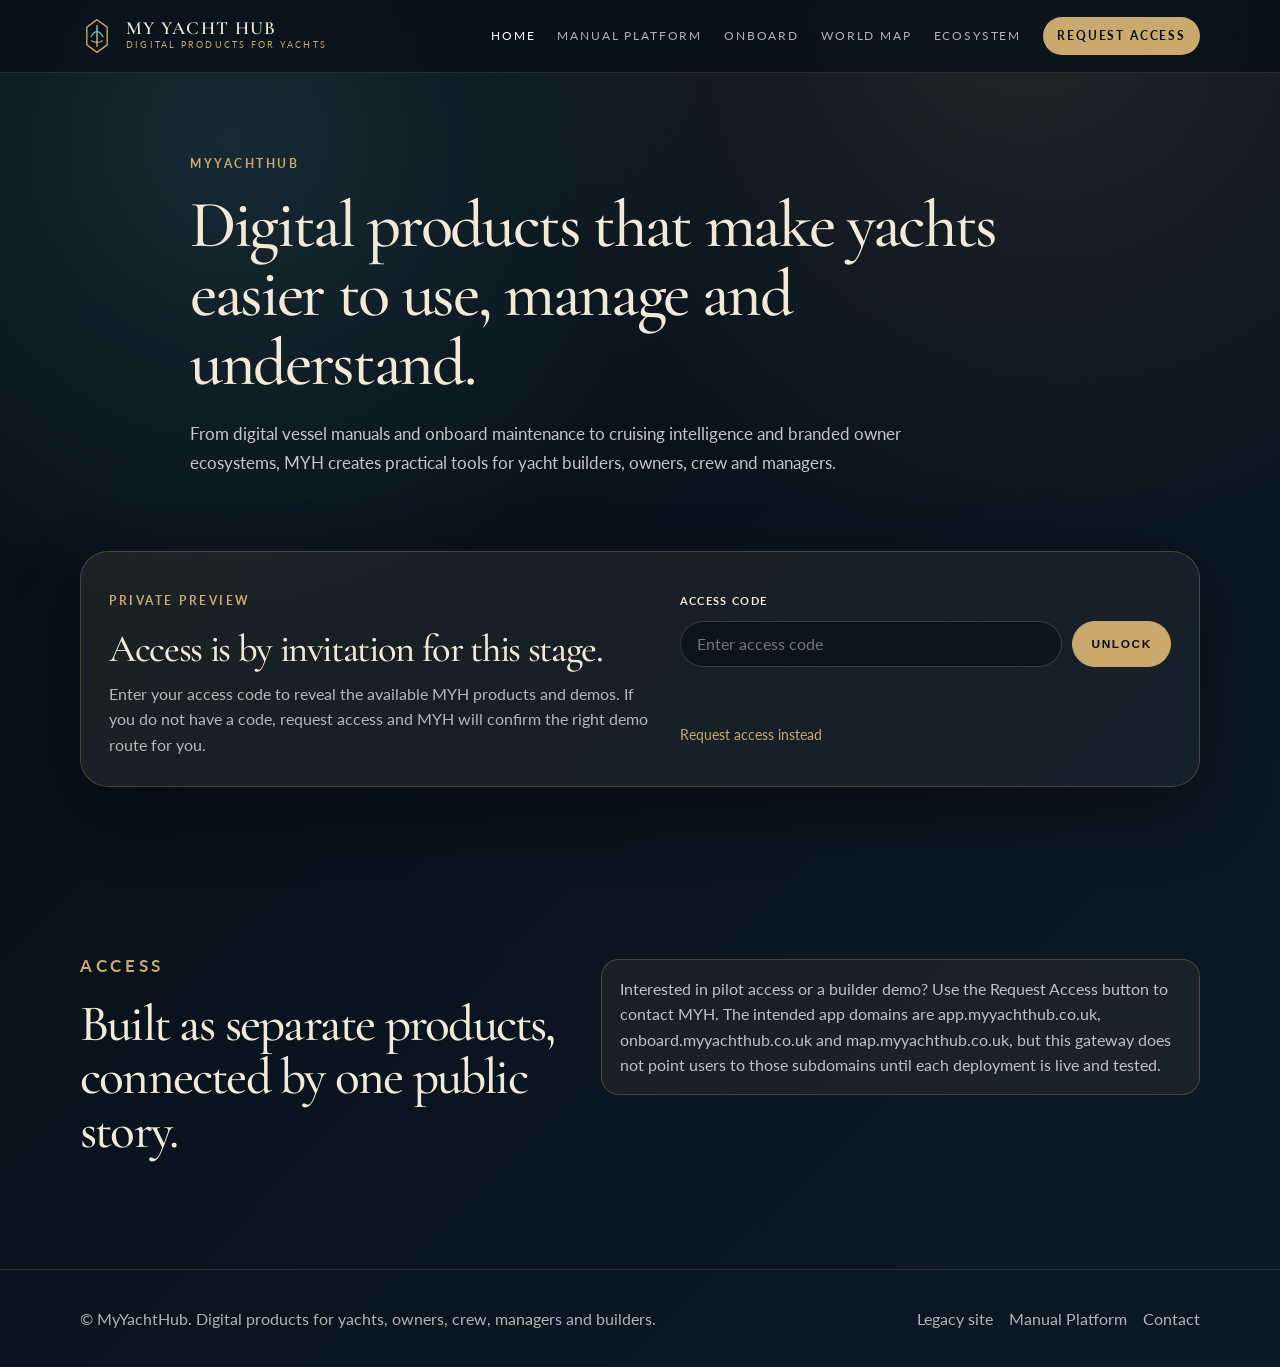
==== commit 649bbb4d: "Add gated four-product gateway" ====
--- a/index.html
+++ b/index.html
@@ -1,19 +1,22 @@
 <!doctype html>
-<html lang="en">
+<html lang="en" class="access-locked">
 <head>
   <meta charset="utf-8" />
   <meta name="viewport" content="width=device-width, initial-scale=1.0" />
   <title>MyYachtHub — Digital Products for Yachts</title>
   <meta name="description" content="MyYachtHub creates elegant, practical digital tools for yacht brands, owners, crew and managers." />
+  <meta name="robots" content="noindex,nofollow,noarchive" />
   <meta property="og:type" content="website" />
   <meta property="og:url" content="https://www.myyachthub.co.uk/" />
   <meta property="og:title" content="MyYachtHub — Digital Products for Yachts" />
-  <meta property="og:description" content="A calm public gateway to Onboard, World Map and the MYH digital ecosystem demo." />
+  <meta property="og:description" content="A calm public gateway to the Manual Platform, Onboard, World Map and the MYH digital ecosystem demo." />
   <meta name="twitter:card" content="summary_large_image" />
   <link rel="preconnect" href="https://fonts.googleapis.com" />
   <link rel="preconnect" href="https://fonts.gstatic.com" crossorigin />
   <link href="https://fonts.googleapis.com/css2?family=Cormorant+Garamond:wght@400;500;600&family=Lato:wght@300;400;700&display=swap" rel="stylesheet" />
   <link rel="stylesheet" href="/assets/gateway.css" />
+  <script src="/assets/access-config.js" defer></script>
+  <script src="/assets/access-gate.js" defer></script>
 </head>
 <body>
 <a class="skip-link" href="#main">Skip to content</a>
@@ -25,6 +28,7 @@
     </a>
     <nav class="nav-links" aria-label="Primary navigation">
       <a href="/" aria-current="page">Home</a>
+      <a href="/manual-platform/">Manual Platform</a>
       <a href="/onboard/">Onboard</a>
       <a href="/world-map/">World Map</a>
       <a href="/ecosystem/">Ecosystem</a>
@@ -37,42 +41,70 @@
   <div class="container hero-grid">
     <p class="eyebrow">MyYachtHub</p>
     <h1>Digital products that make yachts easier to use, manage and understand.</h1>
-    <p class="hero-copy">MyYachtHub creates elegant, practical digital tools for yacht brands, owners, crew and managers — connecting onboard support, cruising intelligence and branded digital experiences through one clear product family.</p>
+    <p class="hero-copy">From digital vessel manuals and onboard maintenance to cruising intelligence and branded owner ecosystems, MYH creates practical tools for yacht builders, owners, crew and managers.</p>
   </div>
 </section>
-<section class="section" aria-labelledby="products-title">
+
+<section class="section access-panel" data-route-gate>
+  <div class="container access-card">
+    <div>
+      <p class="eyebrow">Private preview</p>
+      <h2>Access is by invitation for this stage.</h2>
+      <p>Enter your access code to reveal the available MYH products and demos. If you do not have a code, request access and MYH will confirm the right demo route for you.</p>
+    </div>
+    <form class="access-form" data-access-form>
+      <label for="access-code-home">Access code</label>
+      <div class="access-form-row">
+        <input id="access-code-home" name="access-code" type="password" autocomplete="off" placeholder="Enter access code" />
+        <button class="button primary" type="submit">Unlock</button>
+      </div>
+      <p class="access-message" data-access-message></p>
+      <a class="request-link" href="mailto:hello@myyachthub.com?subject=MYH%20access%20request">Request access instead</a>
+    </form>
+  </div>
+</section>
+<section class="section gated-products" aria-labelledby="products-title" data-gated tabindex="-1">
   <div class="container">
     <div class="section-head">
       <p class="eyebrow">Product portals</p>
       <h2 id="products-title">Choose the right MYH product.</h2>
-      <p>Three simple access points for the MYH product family. Each card introduces the product with one clear action and one calm secondary route, while standalone app links remain internal until the live subdomains are tested.</p>
+      <p>Four controlled access points for the MYH product family. App CTAs remain internal until the target deployments are live and tested.</p>
     </div>
-    <div class="card-grid">
+    <div class="card-grid four-card-grid">
+      <article class="card">
+        <span class="tag">Manual Platform</span>
+        <h3>Structured vessel knowledge and builder-controlled information.</h3>
+        <p>Structured digital vessel manuals, systems knowledge, equipment records and builder-controlled vessel information.</p>
+        <div class="card-actions">
+          <a class="button primary" href="/manual-platform/">Find out more</a>
+          <a class="button" href="/manual-platform/#platform-access">Open platform</a>
+        </div>
+      </article>
       <article class="card">
         <span class="tag">Onboard</span>
         <h3>Maintenance and issue flow for real boats.</h3>
-        <p>Report faults, track fixes, record parts and costs, and keep onboard maintenance flowing clearly.</p>
+        <p>Fault reporting, fix tracking, parts, costs, maintenance actions and onboard issue history.</p>
         <div class="card-actions">
-          <a class="button primary" href="/onboard/">Learn more</a>
-          <a class="button" href="/onboard/#app-access">Access status</a>
+          <a class="button primary" href="/onboard/">Find out more</a>
+          <a class="button" href="/onboard/#app-access">Open Onboard</a>
         </div>
       </article>
       <article class="card">
         <span class="tag">World Map</span>
         <h3>Cruising intelligence and destination planning.</h3>
-        <p>A premium cruising intelligence map for anchorages, local contacts, recommendations, owner knowledge and destination planning.</p>
+        <p>Cruising intelligence, anchorages, contacts, recommendations, owner knowledge and destination planning.</p>
         <div class="card-actions">
-          <a class="button primary" href="/world-map/">Learn more</a>
-          <a class="button" href="/world-map/#map-access">Access status</a>
+          <a class="button primary" href="/world-map/">Find out more</a>
+          <a class="button" href="/world-map/#map-access">Open map</a>
         </div>
       </article>
       <article class="card">
         <span class="tag">Digital Ecosystem</span>
-        <h3>A builder brand world, shown as a polished demo.</h3>
-        <p>A demo of how a yacht builder’s digital brand world could bring support, cruising, events and community into one connected experience.</p>
+        <h3>A builder-branded owner world, shown as a polished demo.</h3>
+        <p>A pitch demo showing how a premium yacht builder could bring support, cruising, events and community into one branded owner world.</p>
         <div class="card-actions">
           <a class="button primary" href="/ecosystem/">View demo</a>
-          <a class="button" href="/ecosystem/#connect">Learn more</a>
+          <a class="button" href="/ecosystem/#ecosystem-areas">Find out more</a>
         </div>
       </article>
     </div>
@@ -84,7 +116,7 @@
       <p class="eyebrow">Access</p>
       <h2>Built as separate products, connected by one public story.</h2>
     </div>
-    <div class="notice">Interested in pilot access or a builder demo? Use the single Request Access button in the header to contact MYH. The Vessel Knowledge Platform remains separate at <strong>app.myyachthub.co.uk</strong>; Onboard and World Map are linked as standalone products and are not merged into the platform app.</div>
+    <div class="notice">Interested in pilot access or a builder demo? Use the Request Access button to contact MYH. The intended app domains are app.myyachthub.co.uk, onboard.myyachthub.co.uk and map.myyachthub.co.uk, but this gateway does not point users to those subdomains until each deployment is live and tested.</div>
   </div>
 </section>
 </main>
@@ -93,7 +125,7 @@
     <p>© MyYachtHub. Digital products for yachts, owners, crew, managers and builders.</p>
     <div class="footer-links">
       <a href="/legacy/">Legacy site</a>
-      <a href="https://app.myyachthub.co.uk">Vessel Knowledge Platform</a>
+      <a href="/manual-platform/">Manual Platform</a>
       <a href="mailto:hello@myyachthub.com">Contact</a>
     </div>
   </div>
--- a/assets/gateway.css
+++ b/assets/gateway.css
@@ -133,3 +133,58 @@
   font-weight: 700;
 }
 
+
+/* Access gate and four-product gateway additions */
+.access-panel { padding-top: 28px; }
+.access-card {
+  display: grid;
+  grid-template-columns: 1.05fr 0.95fr;
+  gap: 28px;
+  align-items: center;
+  border: 1px solid rgba(201,169,110,0.28);
+  border-radius: var(--radius-lg);
+  background: linear-gradient(135deg, rgba(201,169,110,0.10), rgba(255,255,255,0.045));
+  box-shadow: var(--shadow);
+  padding: 28px;
+}
+.access-card h2 { font-size: clamp(2rem, 3vw, 3.15rem); }
+.access-card p { margin-top: 12px; }
+.access-form { display: grid; gap: 12px; }
+.access-form label { color: var(--cream); font-weight: 700; letter-spacing: 0.12em; text-transform: uppercase; font-size: 0.68rem; }
+.access-form-row { display: grid; grid-template-columns: 1fr auto; gap: 10px; }
+.access-form input {
+  min-height: 46px;
+  border-radius: 999px;
+  border: 1px solid rgba(255,255,255,0.16);
+  background: rgba(7,16,25,0.66);
+  color: var(--white);
+  padding: 0 16px;
+  font: inherit;
+}
+.access-form input:focus { outline: 2px solid rgba(201,169,110,0.55); outline-offset: 2px; }
+.access-message { min-height: 1.4em; font-size: 0.9rem; color: var(--muted); }
+.access-message[data-state="success"] { color: var(--teal); }
+.access-message[data-state="error"] { color: #f0b8a8; }
+.request-link { color: var(--gold); text-decoration: none; font-size: 0.9rem; }
+.request-link:hover { color: var(--gold-2); }
+.access-locked [data-gated] { display: none; }
+.access-unlocked [data-gated] { display: block; }
+.access-unlocked [data-route-gate] { display: none; }
+[data-gated-route][hidden], [data-route-gate][hidden] { display: none; }
+.four-card-grid { grid-template-columns: repeat(4, minmax(0, 1fr)); }
+.gated-products:focus { outline: none; }
+
+@media (max-width: 1120px) {
+  .four-card-grid { grid-template-columns: repeat(2, minmax(0, 1fr)); }
+}
+
+@media (max-width: 900px) {
+  .access-card { grid-template-columns: 1fr; }
+}
+
+@media (max-width: 560px) {
+  .access-card { padding: 22px; border-radius: 20px; }
+  .access-form-row { grid-template-columns: 1fr; }
+  .access-form-row .button { width: 100%; }
+  .four-card-grid { grid-template-columns: 1fr; }
+}
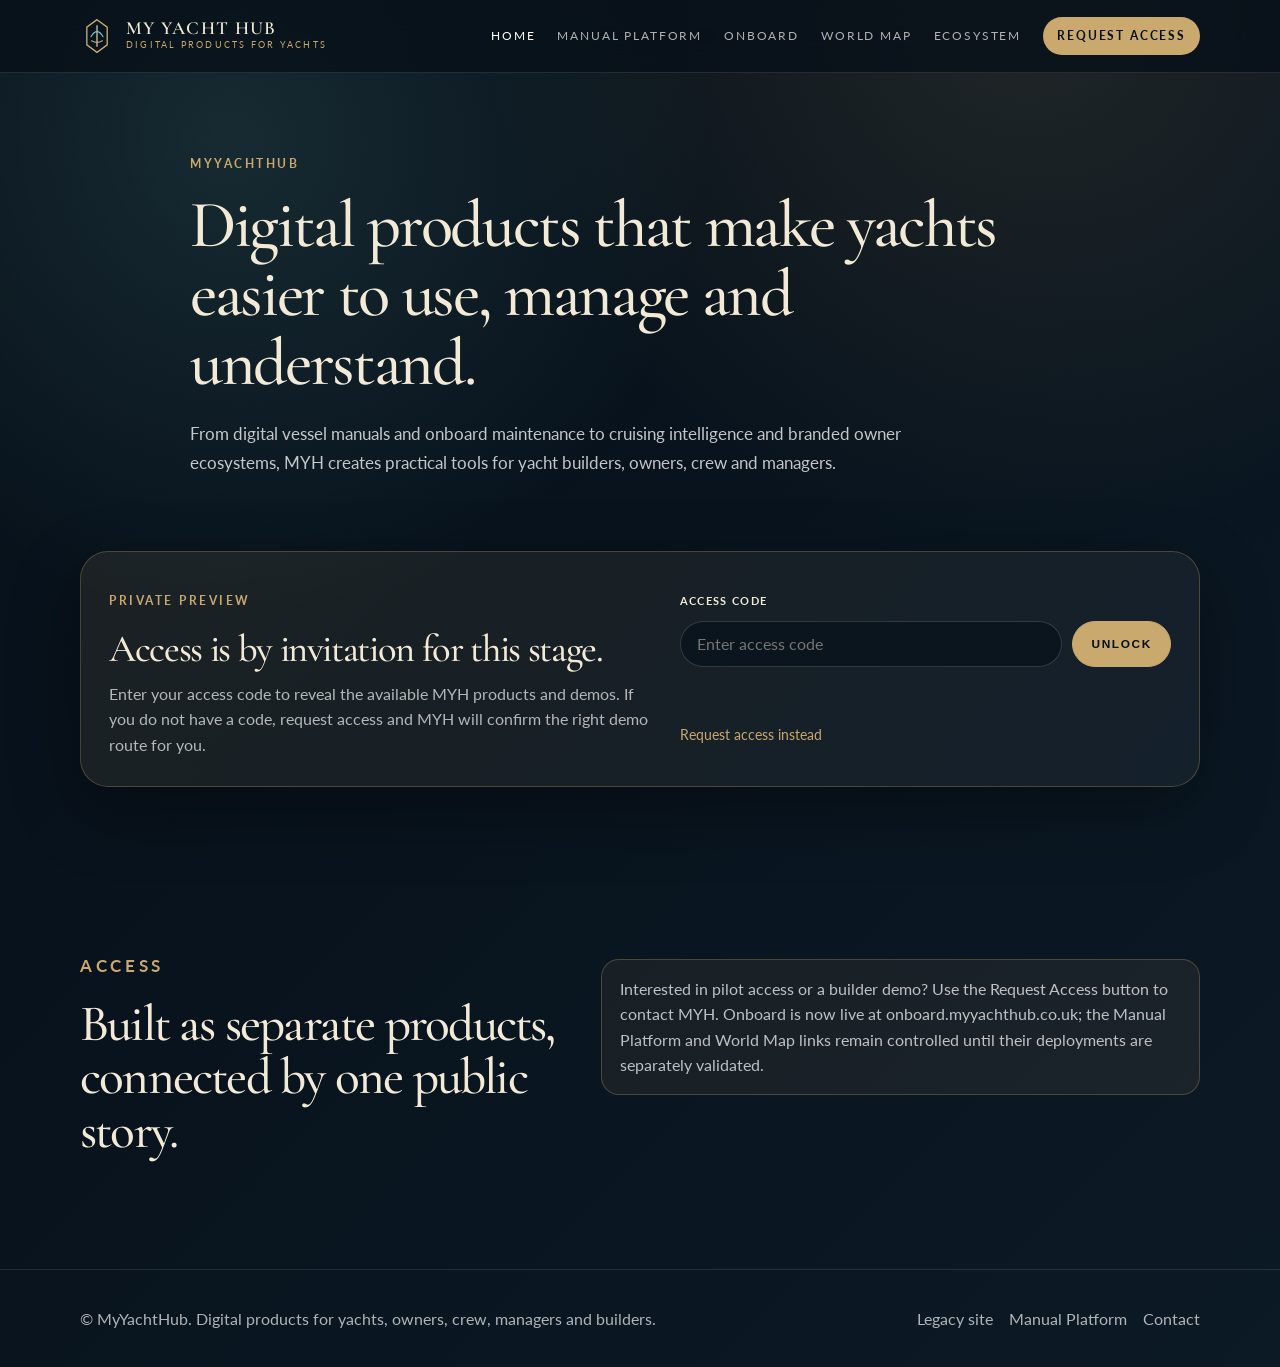
==== commit 735f4b95: "Point gateway Onboard links to final domain" ====
--- a/index.html
+++ b/index.html
@@ -15,6 +15,7 @@
   <link rel="preconnect" href="https://fonts.gstatic.com" crossorigin />
   <link href="https://fonts.googleapis.com/css2?family=Cormorant+Garamond:wght@400;500;600&family=Lato:wght@300;400;700&display=swap" rel="stylesheet" />
   <link rel="stylesheet" href="/assets/gateway.css" />
+  <script src="/assets/app-links.js" defer></script>
   <script src="/assets/access-config.js" defer></script>
   <script src="/assets/access-gate.js" defer></script>
 </head>
@@ -28,7 +29,7 @@
     </a>
     <nav class="nav-links" aria-label="Primary navigation">
       <a href="/" aria-current="page">Home</a>
-      <a href="/manual-platform/">Manual Platform</a>
+      <a href="/manual/">Manual Platform</a>
       <a href="/onboard/">Onboard</a>
       <a href="/world-map/">World Map</a>
       <a href="/ecosystem/">Ecosystem</a>
@@ -68,43 +69,48 @@
     <div class="section-head">
       <p class="eyebrow">Product portals</p>
       <h2 id="products-title">Choose the right MYH product.</h2>
-      <p>Four controlled access points for the MYH product family. App CTAs remain internal until the target deployments are live and tested.</p>
+      <p>Four controlled access points for the MYH product family. App destinations are centrally configured, and live product CTAs point to their validated standalone deployments.</p>
     </div>
-    <div class="card-grid four-card-grid">
-      <article class="card">
+    <div class="card-grid product-grid-2x2">
+
+      <article class="card product-card is-coming-online">
         <span class="tag">Manual Platform</span>
         <h3>Structured vessel knowledge and builder-controlled information.</h3>
-        <p>Structured digital vessel manuals, systems knowledge, equipment records and builder-controlled vessel information.</p>
-        <div class="card-actions">
-          <a class="button primary" href="/manual-platform/">Find out more</a>
-          <a class="button" href="/manual-platform/#platform-access">Open platform</a>
+        <p>Digital manuals, systems knowledge, equipment records and vessel-specific information in one controlled product layer.</p>
+        <span class="card-status">Platform access coming online</span>
+        <div class="single-card-action">
+          <a class="button primary" href="/manual/">Open Platform</a>
+          <a class="text-link" href="/manual/#platform-access">Find out more</a>
         </div>
       </article>
-      <article class="card">
+      <article class="card product-card is-live">
         <span class="tag">Onboard</span>
         <h3>Maintenance and issue flow for real boats.</h3>
-        <p>Fault reporting, fix tracking, parts, costs, maintenance actions and onboard issue history.</p>
-        <div class="card-actions">
-          <a class="button primary" href="/onboard/">Find out more</a>
-          <a class="button" href="/onboard/#app-access">Open Onboard</a>
+        <p>Fault reporting, fix tracking, parts, costs, maintenance actions and onboard issue history for owners and crew.</p>
+        <span class="card-status">Live at onboard.myyachthub.co.uk</span>
+        <div class="single-card-action">
+          <a class="button primary" href="https://onboard.myyachthub.co.uk">Open Onboard</a>
+          <a class="text-link" href="/onboard/#app-access">Find out more</a>
         </div>
       </article>
-      <article class="card">
+      <article class="card product-card is-coming-online">
         <span class="tag">World Map</span>
         <h3>Cruising intelligence and destination planning.</h3>
-        <p>Cruising intelligence, anchorages, contacts, recommendations, owner knowledge and destination planning.</p>
-        <div class="card-actions">
-          <a class="button primary" href="/world-map/">Find out more</a>
-          <a class="button" href="/world-map/#map-access">Open map</a>
+        <p>Anchorages, contacts, recommendations, owner notes and destination planning around the existing map product.</p>
+        <span class="card-status">Map access coming online</span>
+        <div class="single-card-action">
+          <a class="button primary" href="/world-map/">Open Map</a>
+          <a class="text-link" href="/world-map/#map-access">Find out more</a>
         </div>
       </article>
-      <article class="card">
+      <article class="card product-card is-live">
         <span class="tag">Digital Ecosystem</span>
         <h3>A builder-branded owner world, shown as a polished demo.</h3>
-        <p>A pitch demo showing how a premium yacht builder could bring support, cruising, events and community into one branded owner world.</p>
-        <div class="card-actions">
-          <a class="button primary" href="/ecosystem/">View demo</a>
-          <a class="button" href="/ecosystem/#ecosystem-areas">Find out more</a>
+        <p>A pitch-ready demo connecting support, cruising, events, stories and community without forking the core apps.</p>
+        <span class="card-status">Demo available inside this private preview</span>
+        <div class="single-card-action">
+          <a class="button primary" href="/ecosystem/">View Demo</a>
+          <a class="text-link" href="/ecosystem/#ecosystem-areas">Explore areas</a>
         </div>
       </article>
     </div>
@@ -116,7 +122,7 @@
       <p class="eyebrow">Access</p>
       <h2>Built as separate products, connected by one public story.</h2>
     </div>
-    <div class="notice">Interested in pilot access or a builder demo? Use the Request Access button to contact MYH. The intended app domains are app.myyachthub.co.uk, onboard.myyachthub.co.uk and map.myyachthub.co.uk, but this gateway does not point users to those subdomains until each deployment is live and tested.</div>
+    <div class="notice">Interested in pilot access or a builder demo? Use the Request Access button to contact MYH. Onboard is now live at onboard.myyachthub.co.uk; the Manual Platform and World Map links remain controlled until their deployments are separately validated.</div>
   </div>
 </section>
 </main>
@@ -125,7 +131,7 @@
     <p>© MyYachtHub. Digital products for yachts, owners, crew, managers and builders.</p>
     <div class="footer-links">
       <a href="/legacy/">Legacy site</a>
-      <a href="/manual-platform/">Manual Platform</a>
+      <a href="/manual/">Manual Platform</a>
       <a href="mailto:hello@myyachthub.com">Contact</a>
     </div>
   </div>
--- a/assets/gateway.css
+++ b/assets/gateway.css
@@ -188,3 +188,81 @@
   .access-form-row .button { width: 100%; }
   .four-card-grid { grid-template-columns: 1fr; }
 }
+
+/* Revised four-product gateway layout: one primary CTA plus one secondary text link per card. */
+.product-grid-2x2 {
+  grid-template-columns: repeat(2, minmax(0, 1fr));
+  max-width: 980px;
+  margin-inline: auto;
+}
+
+.product-card {
+  min-height: 340px;
+}
+
+.product-card .card-status {
+  display: inline-flex;
+  align-self: flex-start;
+  margin-top: auto;
+  border: 1px solid rgba(119, 198, 194, 0.28);
+  border-radius: 999px;
+  padding: 7px 10px;
+  color: rgba(242, 234, 214, 0.78);
+  font-size: 0.68rem;
+  font-weight: 700;
+  letter-spacing: 0.11em;
+  text-transform: uppercase;
+  background: rgba(119, 198, 194, 0.08);
+}
+
+.product-card.is-coming-online .card-status {
+  border-color: rgba(201, 169, 110, 0.32);
+  background: rgba(201, 169, 110, 0.08);
+}
+
+.product-card.is-live .card-status {
+  border-color: rgba(119, 198, 194, 0.38);
+  background: rgba(119, 198, 194, 0.12);
+}
+
+.single-card-action {
+  display: flex;
+  align-items: center;
+  justify-content: space-between;
+  gap: 18px;
+  margin-top: 18px;
+}
+
+.single-card-action .button {
+  min-width: 168px;
+  min-height: 46px;
+  justify-content: center;
+}
+
+.text-link {
+  color: var(--gold);
+  font-size: 0.78rem;
+  font-weight: 700;
+  letter-spacing: 0.12em;
+  text-transform: uppercase;
+  text-decoration: none;
+  white-space: nowrap;
+}
+
+.text-link:hover,
+.text-link:focus-visible {
+  color: var(--white);
+  text-decoration: underline;
+  text-underline-offset: 5px;
+}
+
+@media (max-width: 900px) {
+  .product-grid-2x2 { grid-template-columns: 1fr; max-width: 640px; }
+  .product-card { min-height: auto; }
+}
+
+@media (max-width: 560px) {
+  .single-card-action { flex-direction: column; align-items: stretch; gap: 12px; }
+  .single-card-action .button { width: 100%; min-width: 0; }
+  .single-card-action .text-link { text-align: center; white-space: normal; }
+}
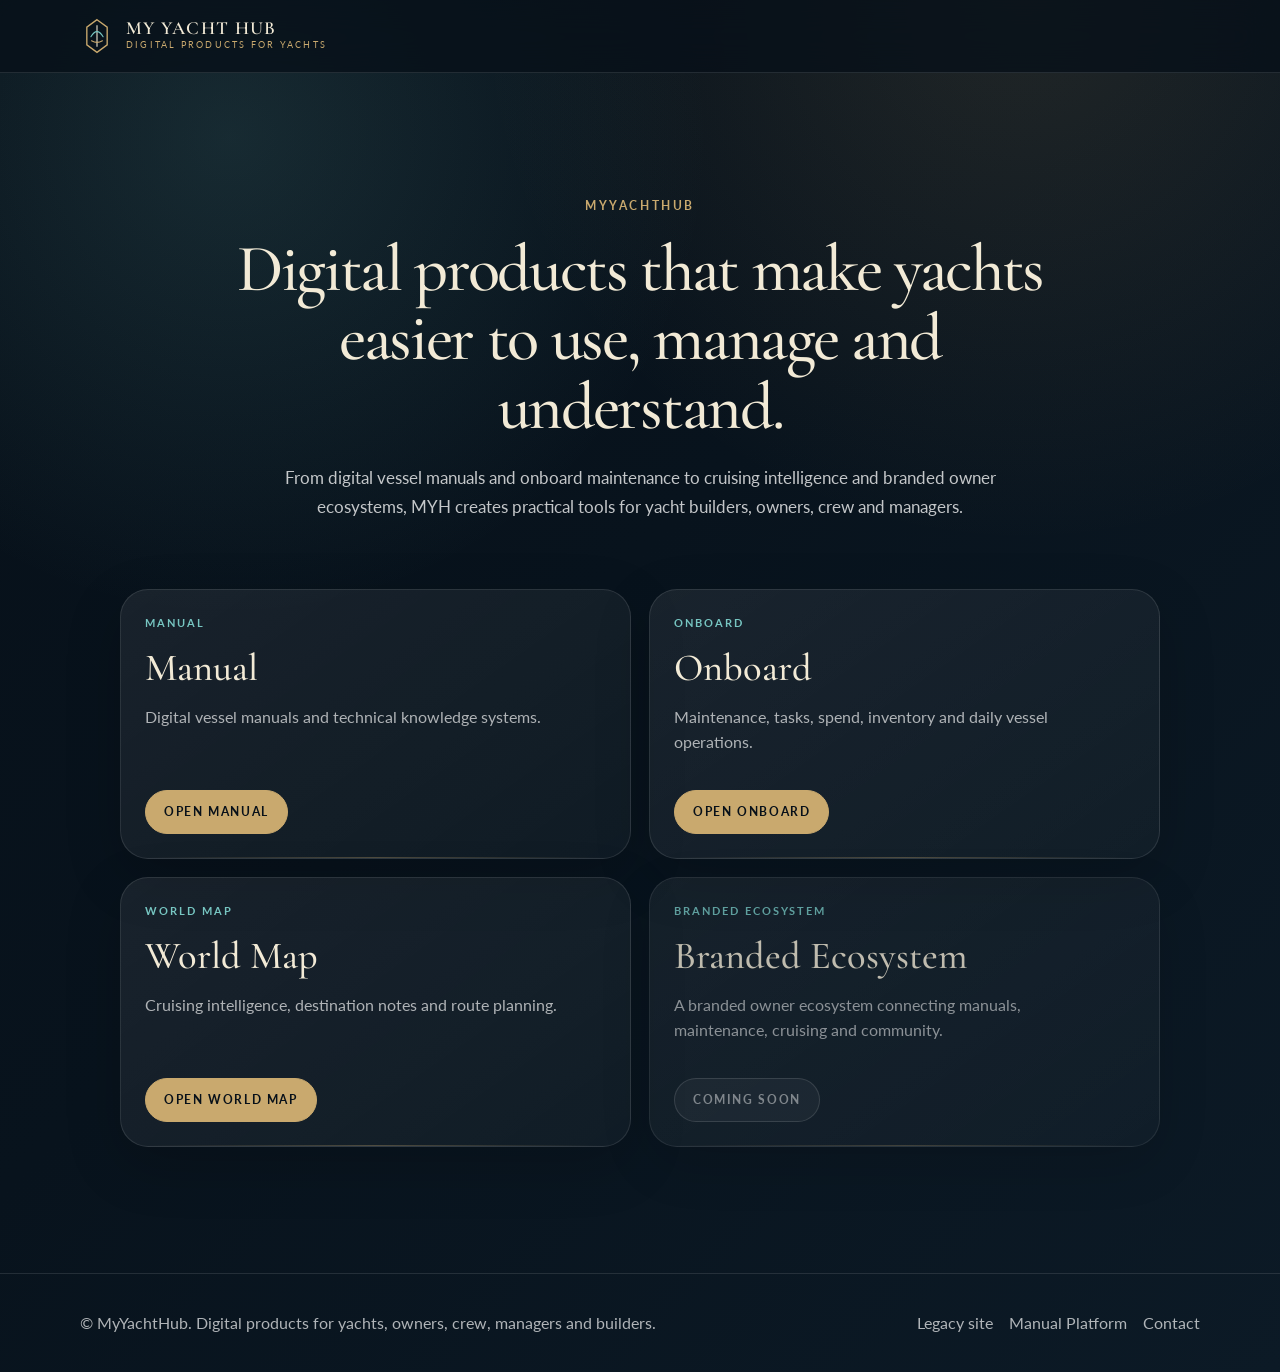
==== commit 935fcf29: "Simplify homepage product gateway" ====
--- a/index.html
+++ b/index.html
@@ -1,5 +1,5 @@
 <!doctype html>
-<html lang="en" class="access-locked">
+<html lang="en">
 <head>
   <meta charset="utf-8" />
   <meta name="viewport" content="width=device-width, initial-scale=1.0" />
@@ -27,102 +27,46 @@
       <svg class="brand-mark" viewBox="0 0 48 56" fill="none" aria-hidden="true" xmlns="http://www.w3.org/2000/svg"><path d="M24 4L39 15V41L24 52L9 41V15L24 4Z" stroke="#c9a96e" stroke-width="2"/><path d="M24 12V44" stroke="#f2ead6" stroke-width="1.6"/><path d="M15 29C18 24 21 21.5 24 21.5C27 21.5 30 24 33 29" stroke="#77c6c2" stroke-width="1.6" stroke-linecap="round"/><path d="M16 35C21 38 27 38 32 35" stroke="#c9a96e" stroke-width="1.6" stroke-linecap="round"/></svg>
       <span class="brand-text"><span class="brand-name">MY YACHT HUB</span><span class="brand-subtitle">Digital products for yachts</span></span>
     </a>
-    <nav class="nav-links" aria-label="Primary navigation">
-      <a href="/" aria-current="page">Home</a>
-      <a href="/manual/">Manual Platform</a>
-      <a href="/onboard/">Onboard</a>
-      <a href="/world-map/">World Map</a>
-      <a href="/ecosystem/">Ecosystem</a>
-      <a class="nav-cta" href="mailto:hello@myyachthub.com?subject=MYH%20access%20request">Request Access</a>
-    </nav>
   </div>
 </header>
 <main id="main">
-<section class="hero">
+<section class="hero gateway-hero">
   <div class="container hero-grid">
     <p class="eyebrow">MyYachtHub</p>
     <h1>Digital products that make yachts easier to use, manage and understand.</h1>
     <p class="hero-copy">From digital vessel manuals and onboard maintenance to cruising intelligence and branded owner ecosystems, MYH creates practical tools for yacht builders, owners, crew and managers.</p>
   </div>
 </section>
+<section class="section product-gateway" aria-labelledby="products-title">
+  <div class="container">
+    <h2 id="products-title" class="visually-hidden">Choose the MYH product you want.</h2>
+    <div class="card-grid product-grid-2x2 gateway-tile-grid">
 
-<section class="section access-panel" data-route-gate>
-  <div class="container access-card">
-    <div>
-      <p class="eyebrow">Private preview</p>
-      <h2>Access is by invitation for this stage.</h2>
-      <p>Enter your access code to reveal the available MYH products and demos. If you do not have a code, request access and MYH will confirm the right demo route for you.</p>
-    </div>
-    <form class="access-form" data-access-form>
-      <label for="access-code-home">Access code</label>
-      <div class="access-form-row">
-        <input id="access-code-home" name="access-code" type="password" autocomplete="off" placeholder="Enter access code" />
-        <button class="button primary" type="submit">Unlock</button>
-      </div>
-      <p class="access-message" data-access-message></p>
-      <a class="request-link" href="mailto:hello@myyachthub.com?subject=MYH%20access%20request">Request access instead</a>
-    </form>
-  </div>
-</section>
-<section class="section gated-products" aria-labelledby="products-title" data-gated tabindex="-1">
-  <div class="container">
-    <div class="section-head">
-      <p class="eyebrow">Product portals</p>
-      <h2 id="products-title">Choose the right MYH product.</h2>
-      <p>Four controlled access points for the MYH product family. App destinations are centrally configured, and live product CTAs point to their validated standalone deployments.</p>
-    </div>
-    <div class="card-grid product-grid-2x2">
-
-      <article class="card product-card is-coming-online">
-        <span class="tag">Manual Platform</span>
-        <h3>Structured vessel knowledge and builder-controlled information.</h3>
-        <p>Digital manuals, systems knowledge, equipment records and vessel-specific information in one controlled product layer.</p>
-        <span class="card-status">Platform access coming online</span>
-        <div class="single-card-action">
-          <a class="button primary" href="/manual/">Open Platform</a>
-          <a class="text-link" href="/manual/#platform-access">Find out more</a>
-        </div>
-      </article>
-      <article class="card product-card is-live">
+      <a class="card product-card product-tile" href="https://app.myyachthub.co.uk" aria-label="Open Manual">
+        <span class="tag">Manual</span>
+        <h3>Manual</h3>
+        <p>Digital vessel manuals and technical knowledge systems.</p>
+        <span class="tile-cta">Open Manual</span>
+      </a>
+      <a class="card product-card product-tile" href="https://onboard.myyachthub.co.uk" aria-label="Open Onboard">
         <span class="tag">Onboard</span>
-        <h3>Maintenance and issue flow for real boats.</h3>
-        <p>Fault reporting, fix tracking, parts, costs, maintenance actions and onboard issue history for owners and crew.</p>
-        <span class="card-status">Live at onboard.myyachthub.co.uk</span>
-        <div class="single-card-action">
-          <a class="button primary" href="https://onboard.myyachthub.co.uk">Open Onboard</a>
-          <a class="text-link" href="/onboard/#app-access">Find out more</a>
-        </div>
-      </article>
-      <article class="card product-card is-coming-online">
+        <h3>Onboard</h3>
+        <p>Maintenance, tasks, spend, inventory and daily vessel operations.</p>
+        <span class="tile-cta">Open Onboard</span>
+      </a>
+      <a class="card product-card product-tile" href="https://map.myyachthub.co.uk" aria-label="Open World Map">
         <span class="tag">World Map</span>
-        <h3>Cruising intelligence and destination planning.</h3>
-        <p>Anchorages, contacts, recommendations, owner notes and destination planning around the existing map product.</p>
-        <span class="card-status">Map access coming online</span>
-        <div class="single-card-action">
-          <a class="button primary" href="/world-map/">Open Map</a>
-          <a class="text-link" href="/world-map/#map-access">Find out more</a>
-        </div>
-      </article>
-      <article class="card product-card is-live">
-        <span class="tag">Digital Ecosystem</span>
-        <h3>A builder-branded owner world, shown as a polished demo.</h3>
-        <p>A pitch-ready demo connecting support, cruising, events, stories and community without forking the core apps.</p>
-        <span class="card-status">Demo available inside this private preview</span>
-        <div class="single-card-action">
-          <a class="button primary" href="/ecosystem/">View Demo</a>
-          <a class="text-link" href="/ecosystem/#ecosystem-areas">Explore areas</a>
-        </div>
+        <h3>World Map</h3>
+        <p>Cruising intelligence, destination notes and route planning.</p>
+        <span class="tile-cta">Open World Map</span>
+      </a>
+      <article class="card product-card product-tile is-disabled" aria-disabled="true">
+        <span class="tag">Branded Ecosystem</span>
+        <h3>Branded Ecosystem</h3>
+        <p>A branded owner ecosystem connecting manuals, maintenance, cruising and community.</p>
+        <span class="tile-cta is-disabled">Coming Soon</span>
       </article>
     </div>
-  </div>
-</section>
-<section class="section" id="request-access">
-  <div class="container split">
-    <div class="section-head">
-      <p class="eyebrow">Access</p>
-      <h2>Built as separate products, connected by one public story.</h2>
-    </div>
-    <div class="notice">Interested in pilot access or a builder demo? Use the Request Access button to contact MYH. Onboard is now live at onboard.myyachthub.co.uk; the Manual Platform and World Map links remain controlled until their deployments are separately validated.</div>
   </div>
 </section>
 </main>
--- a/assets/gateway.css
+++ b/assets/gateway.css
@@ -31,6 +31,7 @@
 .container { width: min(1120px, calc(100% - 40px)); margin: 0 auto; }
 .skip-link { position: absolute; left: -999px; top: 12px; background: var(--gold); color: #08131d; padding: 10px 14px; z-index: 999; }
 .skip-link:focus { left: 12px; }
+.visually-hidden { position: absolute; width: 1px; height: 1px; padding: 0; margin: -1px; overflow: hidden; clip: rect(0, 0, 0, 0); white-space: nowrap; border: 0; }
 .site-header {
   position: sticky;
   top: 0;
@@ -200,6 +201,103 @@
   min-height: 340px;
 }
 
+.gateway-hero {
+  padding: clamp(74px, 10vw, 124px) 0 34px;
+  text-align: center;
+}
+
+.gateway-hero .hero-grid {
+  max-width: 920px;
+  margin-inline: auto;
+}
+
+.gateway-hero .eyebrow {
+  margin-bottom: 20px;
+}
+
+.gateway-hero h1,
+.gateway-hero .hero-copy {
+  margin-left: auto;
+  margin-right: auto;
+}
+
+.gateway-hero .hero-copy {
+  max-width: 790px;
+}
+
+.product-gateway {
+  padding: 34px 0 clamp(78px, 10vw, 126px);
+}
+
+.gateway-tile-grid {
+  max-width: 1040px;
+}
+
+.product-tile {
+  position: relative;
+  min-height: 270px;
+  gap: 16px;
+  overflow: hidden;
+  text-decoration: none;
+  background: linear-gradient(145deg, rgba(255,255,255,0.072), rgba(255,255,255,0.032));
+  transition: transform 180ms ease, border-color 180ms ease, background 180ms ease, box-shadow 180ms ease;
+}
+
+.product-tile::after {
+  content: "";
+  position: absolute;
+  inset: auto 24px 0 24px;
+  height: 1px;
+  background: linear-gradient(90deg, transparent, rgba(201,169,110,0.72), transparent);
+  opacity: 0.46;
+}
+
+.product-tile[href]:hover,
+.product-tile[href]:focus-visible {
+  transform: translateY(-3px);
+  border-color: rgba(201,169,110,0.46);
+  background: linear-gradient(145deg, rgba(255,255,255,0.09), rgba(255,255,255,0.045));
+  box-shadow: 0 22px 64px rgba(0,0,0,0.25);
+  outline: none;
+}
+
+.product-tile h3 {
+  font-size: clamp(2rem, 3vw, 3rem);
+}
+
+.product-tile p {
+  max-width: 420px;
+  font-size: 1rem;
+}
+
+.tile-cta {
+  display: inline-flex;
+  align-items: center;
+  justify-content: center;
+  min-height: 44px;
+  margin-top: auto;
+  align-self: flex-start;
+  border-radius: 999px;
+  padding: 0 18px;
+  border: 1px solid var(--gold);
+  background: var(--gold);
+  color: #071019;
+  font-size: 0.72rem;
+  font-weight: 700;
+  letter-spacing: 0.14em;
+  text-transform: uppercase;
+}
+
+.tile-cta.is-disabled {
+  border-color: rgba(255,255,255,0.16);
+  background: rgba(255,255,255,0.05);
+  color: rgba(255,255,255,0.58);
+}
+
+.product-tile.is-disabled {
+  opacity: 0.78;
+}
+
 .product-card .card-status {
   display: inline-flex;
   align-self: flex-start;
@@ -259,10 +357,18 @@
 @media (max-width: 900px) {
   .product-grid-2x2 { grid-template-columns: 1fr; max-width: 640px; }
   .product-card { min-height: auto; }
+  .gateway-hero { text-align: left; }
+  .gateway-hero h1,
+  .gateway-hero .hero-copy { margin-left: 0; margin-right: 0; }
+  .product-tile { min-height: 230px; }
 }
 
 @media (max-width: 560px) {
   .single-card-action { flex-direction: column; align-items: stretch; gap: 12px; }
   .single-card-action .button { width: 100%; min-width: 0; }
   .single-card-action .text-link { text-align: center; white-space: normal; }
-}
+  .gateway-hero { padding-top: 54px; }
+  .product-gateway { padding-top: 20px; }
+  .product-tile { min-height: 210px; }
+  .tile-cta { width: 100%; align-self: stretch; }
+}
